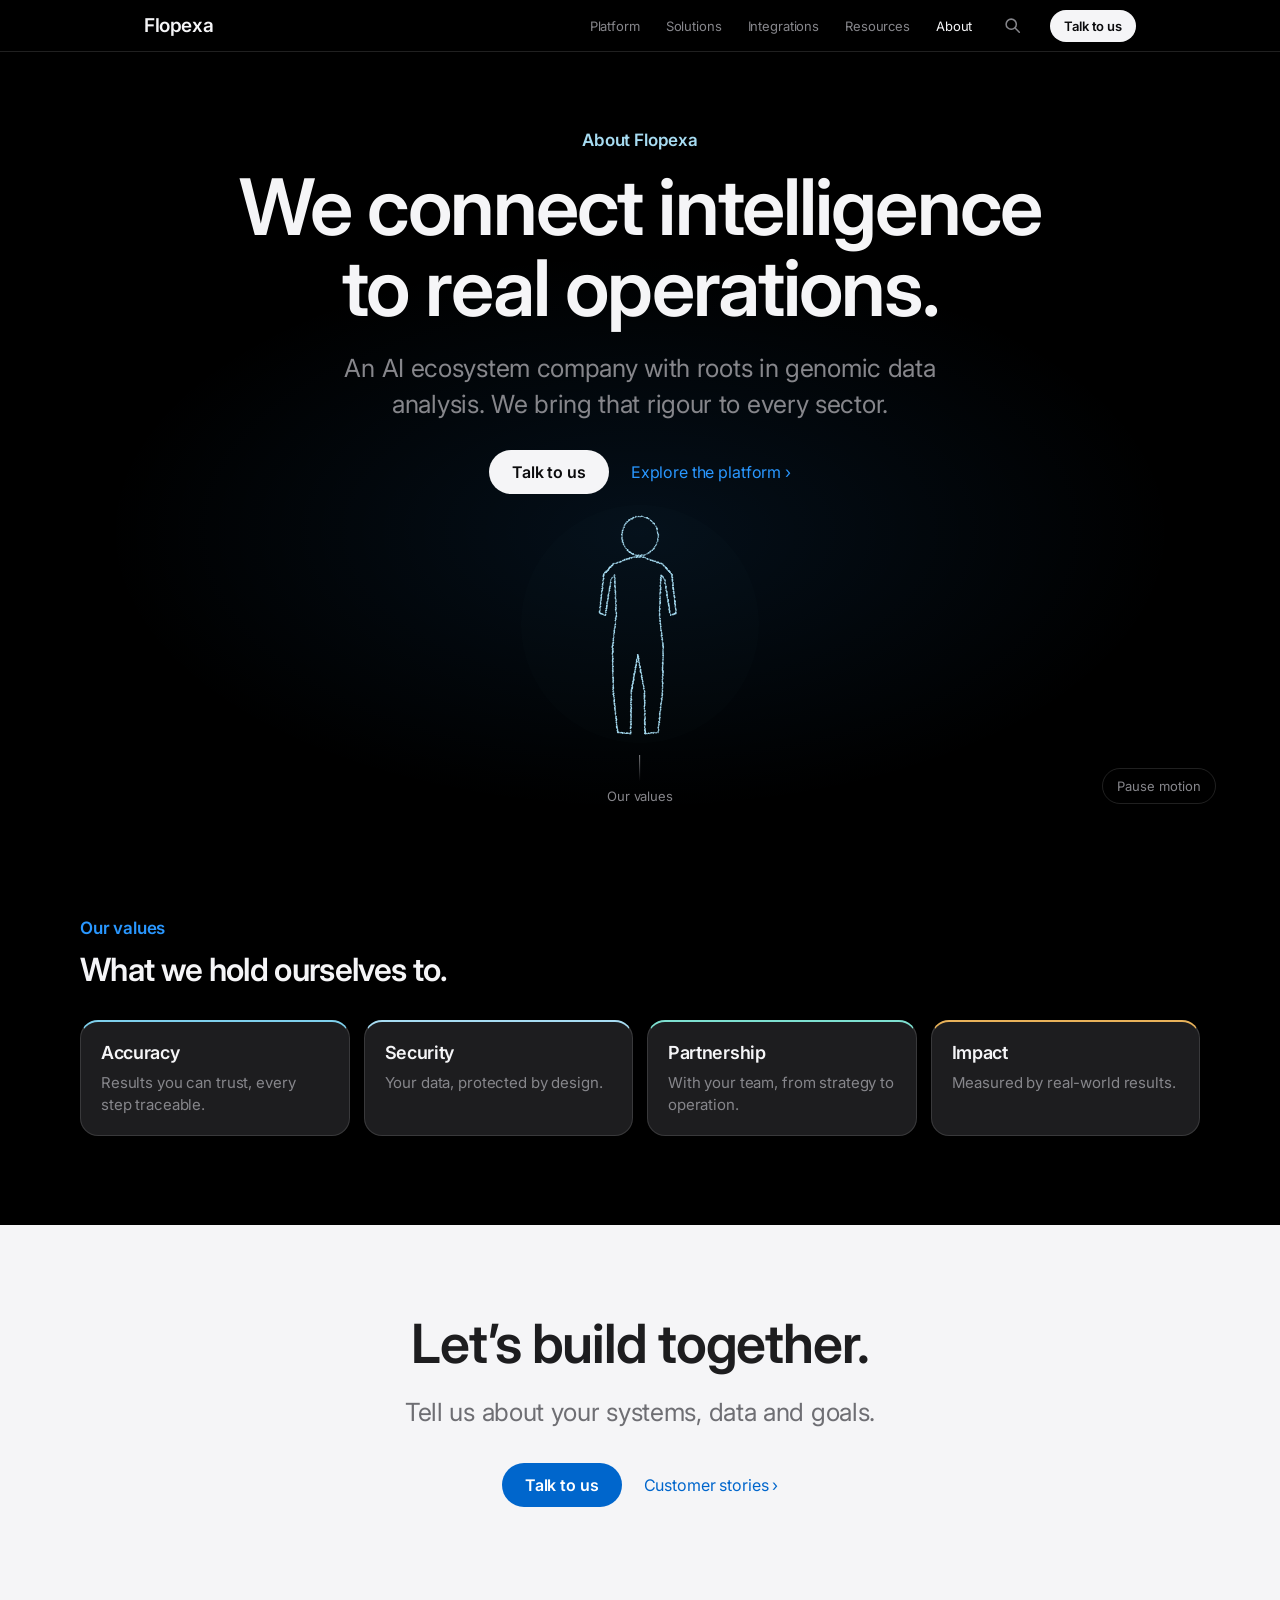
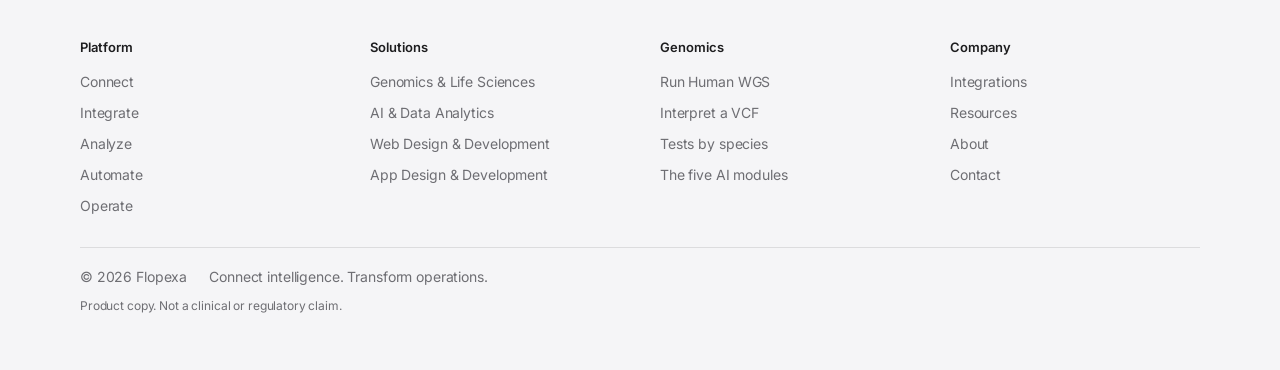
==== about.html @ 28e94ada "Follow the fpd site map and user flows, in Flopexa's own UI, with tighter copy The site now follows " ====
<!doctype html>
<html lang="en" data-contact="">
<head>
<meta charset="utf-8">
<meta name="viewport" content="width=device-width,initial-scale=1">
<link rel="icon" href="data:,">
<title>About — Flopexa</title>
<meta name="description" content="Flopexa connects software, data and AI to help organisations operate intelligently.">
<link rel="preconnect" href="https://fonts.googleapis.com">
<link rel="preconnect" href="https://fonts.gstatic.com" crossorigin>
<link rel="stylesheet" href="https://fonts.googleapis.com/css2?family=Inter:wght@400;500;600&display=swap">
<link rel="stylesheet" href="assets/flopexa.css">
</head>
<body>
<a class="skip" href="#main">Skip to content</a>
<header class="nav">
  <div class="nav-in">
    <a class="nav-brand" href="index.html">Flopexa</a>
    <nav class="nav-links" id="site-nav" aria-label="Main">
      <a href="platform.html">Platform</a>
      <a class="nav-sub" href="platform.html#connect">Connect</a>
      <a class="nav-sub" href="platform.html#integrate">Integrate</a>
      <a class="nav-sub" href="platform.html#analyze">Analyze</a>
      <a class="nav-sub" href="platform.html#automate">Automate</a>
      <a class="nav-sub" href="platform.html#operate">Operate</a>
      <a href="solutions.html">Solutions</a>
      <a class="nav-sub" href="genomics.html">Genomics &amp; Life Sciences</a>
      <a class="nav-sub" href="solutions.html#ai-data-analytics">AI &amp; Data Analytics</a>
      <a class="nav-sub" href="solutions.html#web-design-development">Web Design &amp; Development</a>
      <a class="nav-sub" href="solutions.html#app-design-development">App Design &amp; Development</a>
      <a class="nav-sub" href="human-wgs.html">Run Human WGS</a>
      <a href="integrations.html">Integrations</a>
      <a href="resources.html">Resources</a>
      <a href="about.html" aria-current="page">About</a>
      <a class="nav-more" href="contact.html">Contact</a>
    </nav>
    <button class="nav-search" type="button" data-search aria-label="Search the site" aria-haspopup="dialog"><svg viewBox="0 0 20 20" aria-hidden="true"><circle cx="8.5" cy="8.5" r="6" fill="none" stroke="currentColor" stroke-width="1.8"/><path d="M13 13l5 5" stroke="currentColor" stroke-width="1.8" stroke-linecap="round"/></svg></button>
    <a class="btn btn-nav" href="contact.html">Talk to us</a>
    <button class="nav-menu" type="button" aria-expanded="false" aria-controls="site-nav">Menu</button>
  </div>
</header>
<main id="main" style="--tint:#A7DCF2;--tint-ink:#0F5F7F">
  <section class="hero hero--sub">
    <div class="hero-copy">
      <p class="eyebrow" style="color:var(--tint)">About Flopexa</p>
      <h1>We connect intelligence to real operations.</h1>
      <p class="lead">An AI ecosystem company with roots in genomic data analysis. We bring that rigour to every sector.</p>
      <div class="cta"><a class="btn" href="contact.html">Talk to us</a><a class="link" href="platform.html">Explore the platform</a></div>
    </div>
    <div class="hero-field"><canvas data-field data-shape="human" data-color="#A7DCF2" aria-hidden="true"></canvas></div>
    <a class="cue" href="#values"><i></i>Our values</a>
    <button type="button" class="motion" aria-pressed="false">Pause motion</button>
  </section>

  <section class="s s-dark" id="values"><div class="wrap rise">
    <p class="eyebrow">Our values</p>
    <h2 class="h-sm">What we hold ourselves to.</h2>
    <div class="cards cards--4">
      <article class="card card--mini card--sol" style="--tint:#7FD0EC"><h3>Accuracy</h3><p>Results you can trust, every step traceable.</p></article>
      <article class="card card--mini card--sol" style="--tint:#A7DCF2"><h3>Security</h3><p>Your data, protected by design.</p></article>
      <article class="card card--mini card--sol" style="--tint:#7EE0D0"><h3>Partnership</h3><p>With your team, from strategy to operation.</p></article>
      <article class="card card--mini card--sol" style="--tint:#E8B25A"><h3>Impact</h3><p>Measured by real-world results.</p></article>
    </div>
  </div></section>

  <section class="s s-light mid" id="start"><div class="wrap rise">
    <h2>Let’s build together.</h2>
    <p class="lead">Tell us about your systems, data and goals.</p>
    <div class="cta">
      <a class="btn" href="contact.html">Talk to us</a>
      <a class="link" href="resources.html">Customer stories</a>
    </div>
  </div></section>
</main>
<footer class="foot"><div class="foot-in">
  <div class="foot-cols">
    <div><h3>Platform</h3><ul>
      <li><a href="platform.html#connect">Connect</a></li>
      <li><a href="platform.html#integrate">Integrate</a></li>
      <li><a href="platform.html#analyze">Analyze</a></li>
      <li><a href="platform.html#automate">Automate</a></li>
      <li><a href="platform.html#operate">Operate</a></li></ul></div>
    <div><h3>Solutions</h3><ul>
      <li><a href="genomics.html">Genomics &amp; Life Sciences</a></li>
      <li><a href="solutions.html#ai-data-analytics">AI &amp; Data Analytics</a></li>
      <li><a href="solutions.html#web-design-development">Web Design &amp; Development</a></li>
      <li><a href="solutions.html#app-design-development">App Design &amp; Development</a></li></ul></div>
    <div><h3>Genomics</h3><ul>
      <li><a href="human-wgs.html">Run Human WGS</a></li>
      <li><a href="human-wgs.html#interpret">Interpret a VCF</a></li>
      <li><a href="genomics.html#tests">Tests by species</a></li>
      <li><a href="genomics.html#modules">The five AI modules</a></li></ul></div>
    <div><h3>Company</h3><ul>
      <li><a href="integrations.html">Integrations</a></li>
      <li><a href="resources.html">Resources</a></li>
      <li><a href="about.html">About</a></li>
      <li><a href="contact.html">Contact</a></li></ul></div>
  </div>
  <div class="foot-end"><span>© 2026 Flopexa</span><span>Connect intelligence. Transform operations.</span></div>
  <p class="fine">Product copy. Not a clinical or regulatory claim.</p>
</div></footer>
<script src="assets/field.js"></script>
<script src="assets/site.js"></script>
</body>
</html>
---- assets/flopexa.css ----
/* ══════════════════════════════════════════════════════════════════
   Flopexa design system
   Dark hero and scroll stage; light reference sections beneath.
   Type is SF Pro on Apple hardware, Inter everywhere else.
   ══════════════════════════════════════════════════════════════════ */

:root{
  --black:#000000;
  --panel:#1D1D1F;
  --light:#F5F5F7;
  --white:#FFFFFF;
  --on-dark:#F5F5F7;
  --on-dark-2:#86868B;
  --on-light:#1D1D1F;
  --on-light-2:#6E6E73;
  --blue:#2997FF;
  --blue-l:#0066CC;
  --line-d:rgba(245,245,247,.13);
  --line-l:rgba(0,0,0,.10);
  --nav-h:52px;
  --pad:clamp(20px,5vw,64px);
  --max:1120px;
  --r:18px;
  --ease:cubic-bezier(.22,.61,.36,1);
  /* clarity pass */
  --ink:#0B0B0D;                         /* text on white pills; 18.1:1 on #F5F5F7 */
  --err:#B3261E;                         /* 6.0:1 on #F5F5F7 */
  --ok-bg:#D8F5E3;--ok-ink:#0B5A2A;      /* 7.2:1 */
  --warn-bg:#FFF1C9;--warn-ink:#6B5200;  /* 6.6:1 */
  --bad-bg:#FBE4E1;--bad-ink:#8A2A1E;    /* 7.1:1 */
  --s-pad:clamp(56px,7vw,96px);
}

*{box-sizing:border-box}
[hidden]{display:none!important}
html{scroll-behavior:smooth}
@media (prefers-reduced-motion:reduce){
  html{scroll-behavior:auto}
  *,*::before,*::after{animation-duration:.001ms!important;transition-duration:.001ms!important}
}
body{margin:0;background:var(--black);color:var(--on-dark);
  font-family:-apple-system,BlinkMacSystemFont,"SF Pro Text","Inter",
    "Helvetica Neue",Helvetica,Arial,sans-serif;
  font-weight:400;letter-spacing:-.008em;
  -webkit-font-smoothing:antialiased;-moz-osx-font-smoothing:grayscale}
a{color:inherit;text-decoration:none}
img{max-width:100%;display:block}

/* ── skip link ──────────────────────────────────────────────── */
.skip{position:absolute;left:-999px;top:8px;z-index:70;background:var(--on-dark);
  color:var(--ink);padding:10px 14px;border-radius:999px;font-weight:600}
.skip:focus{left:var(--pad)}

/* ── navigation ─────────────────────────────────────────────── */
.nav{position:sticky;top:0;z-index:60;height:var(--nav-h);
  background:rgba(0,0,0,.88);
  -webkit-backdrop-filter:saturate(180%) blur(20px);
  backdrop-filter:saturate(180%) blur(20px);
  border-bottom:1px solid var(--line-d)}
.nav-in{max-width:var(--max);margin:0 auto;height:100%;padding:0 var(--pad);
  display:flex;align-items:center;gap:22px}
.nav-brand{font-size:19px;font-weight:600;letter-spacing:-.02em;white-space:nowrap;
  display:inline-block;line-height:44px}
.nav-links{margin-left:auto;display:flex;gap:22px;align-items:center}
.nav-links a{font-size:13px;color:var(--on-dark-2);white-space:nowrap;
  min-height:44px;display:inline-flex;align-items:center;padding:0 2px;
  transition:color .25s var(--ease)}
.nav-links a:hover,.nav-links a[aria-current]{color:var(--on-dark)}
.nav-links .nav-more,.nav-links .nav-sub{display:none}   /* scoped: must out-rank .nav-links a */
.nav-menu{display:none;appearance:none;border:1px solid var(--line-d);background:transparent;
  color:var(--on-dark);font:inherit;font-size:14px;min-width:44px;height:36px;
  padding:0 12px;border-radius:999px;cursor:pointer}
@media (max-width:1023px){
  .nav-menu{display:inline-flex;align-items:center}
  .nav-links{display:none;position:absolute;left:0;right:0;top:var(--nav-h);
    flex-direction:column;align-items:stretch;gap:0;margin:0;padding:8px var(--pad) 18px;
    background:var(--black);border-bottom:1px solid var(--line-d);
    max-height:calc(100svh - var(--nav-h));overflow-y:auto}
  .nav.open .nav-links{display:flex}
  .nav-links .nav-more{display:flex}
  .nav-links a{min-height:48px;font-size:17px;color:var(--on-dark);
    border-top:1px solid var(--line-d);padding:0}
  .nav-links .nav-sub{display:flex;min-height:44px;font-size:15px;color:var(--on-dark-2);
    border-top:0;padding-left:16px}
  .nav-links a[aria-current]{font-weight:600;color:var(--on-dark)}
  .nav-search{margin-left:auto}
  body.nav-open{overflow:hidden}
}
@media (max-width:600px){.nav-in{gap:10px}}
@media (max-width:359px){.btn-nav{display:none}}   /* 320px phones: Contact stays in the menu sheet */

/* ── sections & type ────────────────────────────────────────── */
.s{padding:var(--s-pad) var(--pad);position:relative}
.s-dark{background:var(--black);color:var(--on-dark)}
.s-light{background:var(--light);color:var(--on-light)}
.s-white{background:var(--white);color:var(--on-light)}
.s-intro{padding-bottom:0}
.s-light+.s-light,.s-white+.s-white,.s-light+.s-white,.s-white+.s-light{border-top:1px solid var(--line-l)}
.wrap{max-width:var(--max);margin:0 auto}
.mid{text-align:center}
[id]{scroll-margin-top:var(--nav-h)}

.eyebrow{font-size:clamp(15px,1.5vw,17px);font-weight:600;letter-spacing:-.01em;
  margin:0 0 12px;color:var(--blue)}
.s-light .eyebrow,.s-white .eyebrow{color:var(--blue-l)}
h1,h2,h3{font-family:-apple-system,BlinkMacSystemFont,"SF Pro Display","Inter",
  "Helvetica Neue",Helvetica,Arial,sans-serif;font-weight:600;margin:0}
h1{font-size:clamp(38px,6.4vw,78px);line-height:1.05;letter-spacing:-.024em}
h2{font-size:clamp(30px,4.6vw,54px);line-height:1.08;letter-spacing:-.021em}
h3{font-size:clamp(20px,2.2vw,25px);line-height:1.2;letter-spacing:-.017em}
h1,h2{text-wrap:balance}
.h-sm{font-size:clamp(24px,2.6vw,32px)}
.lead{font-size:clamp(18px,2vw,25px);line-height:1.42;letter-spacing:-.012em;
  color:var(--on-dark-2);margin:22px 0 0;max-width:34ch}
.s-light .lead,.s-white .lead{color:var(--on-light-2)}
p{font-size:17px;line-height:1.5;margin:14px 0 0;color:var(--on-dark-2)}
.s-light p,.s-white p{color:var(--on-light-2)}
.s-light .wrap>p,.s-white .wrap>p{max-width:64ch}
.mid .lead,.mid .wrap>p{margin-left:auto;margin-right:auto}
.fine{font-size:12px;line-height:1.45;color:var(--on-light-2);margin:12px 0 0}
.fine--dark{color:var(--on-dark-2);margin-top:18px}
.head{max-width:min(760px,100%)}
.mid .head{margin:0 auto}
.head .lead{max-width:46ch}
.mid .head .lead{margin-left:auto;margin-right:auto}
.also{margin:22px 0 0;font-size:15px;color:var(--on-dark-2);max-width:46ch}
.also strong{color:var(--on-dark);font-weight:600}
.io{margin-top:26px;font-size:15px;color:var(--on-dark-2);max-width:52ch}
.io strong{color:var(--on-dark)}

/* ── hero ───────────────────────────────────────────────────── */
.hero{position:relative;min-height:calc(100svh - var(--nav-h));
  display:flex;flex-direction:column;background:var(--black);overflow:hidden}
.hero::after{content:"";position:absolute;inset:0;pointer-events:none;
  background:radial-gradient(58% 50% at 50% 62%,rgba(41,151,255,.10) 0%,transparent 72%)}
.hero--home{min-height:min(88svh,780px)}
.hero--sub{min-height:min(72svh,640px);padding-bottom:72px}  /* merged from css-extra/products.css: reserves the absolutely-positioned .cue's band (bottom:22px, 44px tall) under the field so its label never sits on the particle shape; 0 on phones where the cue is static */
.hero-copy{position:relative;z-index:2;text-align:center;
  padding:clamp(44px,7vw,76px) var(--pad) 0}
.hero-copy .lead{max-width:40ch;margin-left:auto;margin-right:auto}
.hero-copy .cta{justify-content:center;margin-top:28px}
.hero-field{position:relative;flex:1 1 auto;min-height:clamp(220px,34svh,300px);z-index:1}
.hero--sub .hero-field{min-height:260px}
.hero-field canvas{position:absolute;inset:0;width:100%;height:100%}
.cue{position:absolute;left:50%;bottom:22px;transform:translateX(-50%);z-index:3;
  font-size:13px;min-height:44px;color:var(--on-dark-2);display:flex;flex-direction:column;
  align-items:center;justify-content:flex-end;gap:7px;pointer-events:auto}
.cue:hover{color:var(--on-dark)}
.cue i{width:1px;height:26px;background:linear-gradient(var(--on-dark-2),transparent)}
/* merged from css-extra/index.css: on the home hero the helix fills the field down to the hero's bottom edge, so the
   "Start here" cue sits on its lower strand; a black halo keeps the 13px label and its line legible over the particles
   without hiding the shape. Phones are unaffected (the cue is static under the field ≤860px). */
.hero--home .cue{text-shadow:0 0 3px #000,0 0 8px #000,0 1px 14px #000}
.hero--home .cue i{box-shadow:0 0 6px 1px #000}
@media (max-height:680px){.cue{display:none}}
.motion{position:absolute;right:var(--pad);bottom:22px;z-index:3;appearance:none;font:inherit;
  font-size:13px;color:var(--on-dark-2);background:transparent;border:1px solid var(--line-d);
  border-radius:999px;min-height:36px;padding:0 14px;cursor:pointer}
.motion:hover,.motion[aria-pressed="true"]{color:var(--on-dark)}
/* short desktop viewports (1280×720, 1366×768): the hero must fit under the 52px nav so the cue and the Pause motion
   toggle stay on the first screen (hero ≈ 640px, controls' bottom ≈ 716px); ≤680px tall the cue is hidden instead */
@media (min-width:861px) and (max-height:830px){
  .hero--sub .hero-field{min-height:200px}
  .hero--sub .hero-copy{padding-top:clamp(32px,4vw,48px)}
}
/* tool hero (human-wgs): two columns, left-aligned copy */
.hero--tool{min-height:auto;padding:clamp(40px,6vw,72px) var(--pad) clamp(32px,4vw,56px)}
.hero--tool .hero-in{max-width:var(--max);margin:0 auto;display:grid;
  grid-template-columns:1fr 320px;gap:40px;align-items:center}
.hero--tool .hero-copy{text-align:left;padding:0}
.hero--tool .hero-copy .lead{margin-left:0;max-width:46ch}
.hero--tool .hero-copy .cta{justify-content:flex-start}
.hero--tool h1{font-size:clamp(30px,3.6vw,44px)}
.hero--tool .hero-field{min-height:240px;height:240px}
@media (max-width:860px){
  .hero{min-height:auto}
  .hero--sub{padding-bottom:0}
  .hero-field{min-height:0;height:34svh}
  .hero--tool .hero-in{grid-template-columns:1fr}
  .hero--tool .hero-field{min-height:0;height:180px;order:-1}
  .cue{position:static;transform:none;margin:0 auto;min-height:40px;justify-content:flex-end}
  .motion{position:static;margin:14px auto 0;display:block}
}

/* ── pinned stage: the field is a full-width layer the copy rides over ── */
.stage{position:relative;background:var(--black);color:var(--on-dark)}
.stage-sticky{position:sticky;top:var(--nav-h);z-index:0;
  height:calc(100svh - var(--nav-h))}
.stage-sticky canvas{position:absolute;inset:0;width:100%;height:100%}
.stage-sticky::after{content:"";position:absolute;inset:0;pointer-events:none;
  background:linear-gradient(90deg,#000 36%,transparent 58%)}
.panels{position:relative;z-index:1;margin:0 auto;
  max-width:calc(var(--max) + var(--pad)*2);padding:0 var(--pad);
  margin-top:calc(-1 * (100svh - var(--nav-h)));
  min-height:calc(100svh - var(--nav-h))}
.panel{min-height:auto;width:52%;display:flex;flex-direction:column;
  justify-content:center;padding:clamp(72px,12vh,140px) 0}
.panel:first-child{padding-top:clamp(96px,18vh,200px)}
.panel:last-child{padding-bottom:clamp(96px,18vh,200px)}
.panel .eyebrow{color:var(--tint,var(--blue));margin-bottom:10px}
.panel .lead{max-width:40ch}
.panel .chips{margin-top:18px}
.panel .btn-ghost,.panel .link{margin-top:22px}
.panel>.btn-ghost,.panel>.link{align-self:flex-start}   /* the panel is a column flex box: keep the pill content-sized, not stretched */

/* ── segmented control (species radios on index, route tabs on the WGS page) ── */
.seg{display:inline-flex;margin:30px auto 0;padding:3px;border-radius:999px;
  background:rgba(245,245,247,.085);border:1px solid rgba(245,245,247,.11);
  max-width:100%}   /* no overflow-x:auto scroller: it clipped the 2px focus ring (outline-offset 2px) of the pills; the three species pills fit a 320px phone */
.seg button{appearance:none;border:0;background:transparent;cursor:pointer;
  font:inherit;font-size:14px;color:var(--on-dark-2);padding:9px 20px;
  border-radius:999px;white-space:nowrap;
  transition:color .3s var(--ease),background .3s var(--ease),box-shadow .3s var(--ease)}
.seg button:hover{color:var(--on-dark);background:rgba(245,245,247,.09)}
.seg button[aria-selected="true"]{color:var(--on-dark);
  background:color-mix(in srgb,var(--tint,#F5F5F7) 20%,transparent);
  box-shadow:inset 0 0 0 1px color-mix(in srgb,var(--tint,#F5F5F7) 45%,transparent)}
.seg label{display:inline-block;position:relative}
.seg input{position:absolute;width:1px;height:1px;margin:0;opacity:0;pointer-events:none}
.seg span{display:inline-block;font-size:14px;color:var(--on-dark-2);padding:9px 20px;
  border-radius:999px;white-space:nowrap;cursor:pointer;
  transition:color .3s var(--ease),background .3s var(--ease),box-shadow .3s var(--ease)}
.seg span:hover{color:var(--on-dark);background:rgba(245,245,247,.09)}
.seg input:checked+span{color:var(--on-dark);
  background:color-mix(in srgb,var(--tint,#F5F5F7) 20%,transparent);
  box-shadow:inset 0 0 0 1px color-mix(in srgb,var(--tint,#F5F5F7) 45%,transparent)}
.seg input:focus-visible+span{outline:2px solid var(--blue);outline-offset:2px}
.seg input[data-live]+span::after{content:"";display:inline-block;width:6px;height:6px;
  border-radius:50%;background:#30D158;margin-left:7px;vertical-align:middle}

/* ── display list ───────────────────────────────────────────── */
.big{list-style:none;margin:26px 0 0;padding:0}
.big li{font-size:clamp(21px,2.5vw,30px);font-weight:600;letter-spacing:-.019em;
  padding:16px 0;border-top:1px solid var(--line-d);
  display:flex;align-items:flex-start;gap:14px}
.big li:last-child{border-bottom:1px solid var(--line-d)}
.big i{width:9px;height:9px;border-radius:50%;flex:none;margin-top:.62em}
.big h3{font-size:inherit;letter-spacing:inherit;line-height:1.2;margin:0}
.big p{margin:6px 0 0;font-size:17px;font-weight:400;letter-spacing:-.008em;
  color:var(--on-dark-2);max-width:46ch}
.big--sm li{font-size:clamp(18px,1.9vw,22px);padding:12px 0}
.big--sm p{font-size:15px;margin-top:3px}

/* ── sequenced steps ────────────────────────────────────────── */
.steps{counter-reset:st;margin-top:clamp(26px,4vw,42px)}
.step{counter-increment:st;display:grid;grid-template-columns:48px 1fr;gap:18px;
  padding:20px 0;border-top:1px solid var(--line-d)}
.step:last-child{border-bottom:1px solid var(--line-d)}
.s-white .step,.s-light .step{border-top-color:var(--line-l)}
.s-white .step:last-child,.s-light .step:last-child{border-bottom-color:var(--line-l)}
.step::before{content:counter(st,decimal-leading-zero);font-size:13px;font-weight:600;
  color:var(--tint,var(--blue));padding-top:5px;font-variant-numeric:tabular-nums}
.s-light .step::before,.s-white .step::before{color:var(--tint-ink,var(--blue-l))}
.step h3{font-size:clamp(18px,2vw,21px);margin-bottom:6px}
.step p{margin-top:0}

/* ── chips & tags: links or status labels only ──────────────── */
.chips{display:flex;flex-wrap:wrap;gap:8px}
.chips--jump{margin-top:26px}
.chip{font-size:13.5px;padding:8px 15px;border-radius:999px;
  background:rgba(245,245,247,.10);color:var(--on-dark);
  display:inline-flex;align-items:center;gap:9px;transition:background .25s var(--ease)}
.s-light .chip,.s-white .chip{background:var(--light);color:var(--on-light)}
a.chip:hover{background:rgba(245,245,247,.18)}
.s-light a.chip:hover,.s-white a.chip:hover{background:#E8E8ED}
.chip i{width:8px;height:8px;border-radius:50%;flex:none}
.chip--status{font-size:12px;padding:5px 11px;align-self:flex-start;
  background:color-mix(in srgb,var(--tint) 22%,transparent);color:var(--on-dark)}
.chip--soon{background:rgba(245,245,247,.06);color:#A1A1A6;
  box-shadow:inset 0 0 0 1px var(--line-d)}   /* 5.5:1 on #2A2A2C (card #1D1D1F + the 6% fill); quieter than .chip--status, still AA */
.tag{display:inline-flex;align-items:center;gap:6px;font-size:12px;font-weight:600;
  letter-spacing:.02em;padding:4px 10px;border-radius:999px;
  background:color-mix(in srgb,var(--tint,var(--blue)) 18%,transparent);
  color:var(--on-dark);align-self:flex-start}
.s-light .tag,.s-white .tag,.card--light .tag{color:var(--on-light)}
.req,.opt{display:inline-block;font-size:11px;font-weight:600;padding:2px 8px;
  border-radius:999px;line-height:1.5;margin-left:8px}
.req{background:color-mix(in srgb,var(--tint) 18%,transparent);color:var(--on-light)}
.opt{background:var(--white);box-shadow:inset 0 0 0 1px var(--line-l);color:var(--on-light-2)}
.dot-live{display:inline-block;width:7px;height:7px;border-radius:50%;
  background:#30D158;vertical-align:middle}

/* ── the ladder of scale ────────────────────────────────────── */
.ladder{position:relative;display:grid;grid-template-columns:repeat(5,1fr);
  gap:8px;margin-top:clamp(36px,5vw,58px)}
.ladder::before{content:"";position:absolute;left:10%;right:10%;top:7px;height:1px;
  background:var(--line-l)}
.rung{display:flex;flex-direction:column;align-items:center;gap:14px;
  text-align:center;padding:0 4px;position:relative}
/* the dot's layout box is 15px for every rung so the five names share one line; a 2px transparent
   padding ring paints the other rungs' dots at 11px and the current rung's at the full 15px */
.rung-dot{width:15px;height:15px;padding:2px;background-clip:content-box;border-radius:50%;
  background-color:var(--on-light-2);opacity:.32;position:relative;z-index:2;
  box-shadow:0 0 0 7px var(--light);transition:opacity .3s var(--ease),padding .3s var(--ease)}
.s-white .rung-dot{box-shadow:0 0 0 7px var(--white)}
.rung-name{font-size:15px;font-weight:600;color:var(--on-light);line-height:1.3;white-space:nowrap}
.rung-desc{font-size:12px;color:var(--on-light-2);line-height:1.3}
.rung-scale{font-size:12px;font-weight:400;color:var(--on-light-2);margin:0;order:4}
.rung:not(.on) .rung-name::after{content:" ›"}
a.rung:hover .rung-dot{opacity:.65}
a.rung:hover .rung-name{text-decoration:underline}
.rung.on .rung-dot{background-color:var(--c);opacity:1;padding:0}
.rung.on .rung-name{color:var(--c-ink,var(--on-light))}
.rung.on .rung-scale{color:var(--on-light-2);font-weight:400}
.rung-here{font-size:11px;font-weight:600;color:var(--on-light);
  background:color-mix(in srgb,var(--c) 28%,transparent);padding:2px 8px;
  border-radius:999px;margin-top:2px;order:5}
/* ── links & buttons ────────────────────────────────────────── */
.cta{display:flex;flex-wrap:wrap;gap:10px 22px;align-items:center;margin-top:32px}
.mid .cta{justify-content:center}
.btn{display:inline-flex;align-items:center;justify-content:center;min-height:44px;
  background:var(--on-dark);color:var(--ink);font-size:16px;font-weight:600;
  padding:0 23px;border-radius:999px;transition:filter .25s var(--ease)}   /* 18.1:1 */
.s-light .btn,.s-white .btn{background:var(--blue-l);color:#fff}           /* 5.6:1 */
.btn:hover{filter:brightness(1.08)}
.btn-nav{font-size:13px;min-height:32px;padding:0 14px;margin-left:4px;white-space:nowrap}
.btn-nav[aria-current="page"]{filter:brightness(.88)}
.btn--ghost,.btn-ghost{display:inline-flex;align-items:center;justify-content:center;
  min-height:44px;gap:8px;font-size:15px;font-weight:600;padding:0 18px;border-radius:999px;
  color:var(--on-dark);background:rgba(245,245,247,.06);box-shadow:inset 0 0 0 1px var(--line-d);
  transition:background .25s var(--ease)}
.btn-ghost::after{content:" ›"}
.btn--ghost:hover,.btn-ghost:hover{background:rgba(245,245,247,.12)}
.s-light .btn--ghost,.s-light .btn-ghost,.s-white .btn--ghost,.s-white .btn-ghost,
.card--light .btn-ghost{color:var(--on-light);background:var(--white);
  box-shadow:inset 0 0 0 1px var(--line-l)}
.link{display:inline-flex;align-items:center;min-height:44px;color:var(--blue);font-size:16px}  /* 7.0:1 on black */
.s-light .link,.s-white .link,.card--light .link{color:var(--blue-l)}                           /* 5.1:1 */
.link::after{content:"\00a0›"}
.link:hover{text-decoration:underline}
.btn-sm{font-size:14px;min-height:36px;display:inline-flex;align-items:center;
  padding:0 17px;border-radius:999px;background:var(--white);
  box-shadow:inset 0 0 0 1px var(--line-l);color:var(--on-light);white-space:nowrap;
  appearance:none;border:0;font-family:inherit;cursor:pointer;
  transition:background .25s var(--ease)}
.btn-sm:hover{background:#EAEAEE}
.btn-sm[aria-disabled="true"]{background:#EAEAEE;color:var(--on-light-2);box-shadow:none;pointer-events:none}
.run{appearance:none;border:0;cursor:pointer;font:inherit;font-size:16px;font-weight:600;
  min-height:44px;padding:12px 26px;border-radius:999px;background:var(--blue-l);color:#fff;
  margin-top:24px;transition:filter .25s var(--ease)}
.run:hover{filter:brightness(1.12)}
.run:disabled{opacity:1;background:#EAEAEE;color:var(--on-light-2);cursor:not-allowed}   /* inactive control, legible (4.2:1) */
.restart{appearance:none;border:0;cursor:pointer;font:inherit;font-size:16px;min-height:44px;
  padding:12px 26px;border-radius:999px;margin-top:24px;
  background:var(--white);color:var(--on-light);box-shadow:inset 0 0 0 1px var(--line-l)}
.restart:hover{background:#EAEAEE}
@media (pointer:coarse){
  .seg span,.seg button{display:inline-flex;align-items:center;justify-content:center;min-height:44px;padding:0 20px}
  .btn-sm{min-height:44px;padding:0 18px}
  .motion{min-height:44px}
  .runopt input:not([type="file"]),.runopt select,.conn-set input{min-height:44px;padding-top:11px;padding-bottom:11px}
  /* 44px hit areas for the Details / Which ones disclosures; display stays list-item so the disclosure marker is kept.
     Details only absorbs its own 4px gap and the row's 10px bottom padding (no text there), never the line above:
     inline text of an earlier sibling wins hit-testing over a later block's padding, so an overlap would not be a target */
  .mod-more summary{min-height:44px;padding:14px 0;margin:-4px 0 -10px}
  .modules-foot summary{min-height:44px;padding:14px 0}
}
@media (max-width:720px){.hero .cta .btn,.card-act .btn-ghost{width:100%;justify-content:center}}

/* ── cards ──────────────────────────────────────────────────── */
.cards{display:grid;gap:14px;grid-template-columns:repeat(auto-fit,minmax(250px,1fr));margin-top:32px}
.cards--3{grid-template-columns:repeat(3,1fr)}
.cards--2{grid-template-columns:repeat(2,1fr)}
.cards--tests,.cards--4{grid-template-columns:repeat(4,1fr)}
.card{padding:26px 24px;border-radius:var(--r);background:var(--panel);
  border:1px solid var(--line-d);display:flex;flex-direction:column;gap:8px}
.card h3{font-size:clamp(19px,1.9vw,24px);margin:6px 0 0}
.card p{margin:0 0 10px;font-size:16px}                     /* #86868B on #1D1D1F 4.65:1 */
.card .code{margin-bottom:2px}
.card-act,.card .tcopy-act{margin-top:auto;display:flex;flex-wrap:wrap;gap:10px 18px;align-items:center}
.card--light,.s-light .card,.s-white .card{background:var(--white);border-color:var(--line-l);
  box-shadow:0 2px 16px rgba(0,0,0,.05);color:var(--on-light)}
.card--light p,.s-light .card p,.s-white .card p{color:var(--on-light-2)}
.scope{margin-top:18px}                              /* the Scope h2 is followed by the card directly (no .lead), so the card carries the gap */
.scope p{font-size:17px;margin-top:10px}
.scope p:first-child{margin-top:0}
.scope p .link{min-height:44px;padding:8px 0;margin:-8px 0;font-size:inherit}  /* merged from css-extra/products.css: a 44px inline-flex link made that one line box ~19px taller than its neighbours; the negative margins keep a 28px margin box in the line while the hit area stays 44px */
.scope strong{color:var(--on-light)}
.scope .fine{margin-top:14px;font-size:12px}
@media (max-width:1023px){.cards--tests,.cards--4{grid-template-columns:repeat(2,1fr)}}
@media (max-width:860px){.cards--3,.cards--2{grid-template-columns:1fr}}
@media (max-width:640px){.cards--tests,.cards--4{grid-template-columns:1fr}}

/* ── pipeline strip (home) ──────────────────────────────────── */
.pipe-h{margin-top:clamp(40px,6vw,64px)}
.pipe-lead{margin-top:8px;max-width:52ch}
.pipe{list-style:none;margin:24px 0 0;padding:0;display:grid;gap:14px;grid-template-columns:repeat(5,1fr)}
.pipe li{position:relative;padding:20px 18px;border-radius:var(--r);background:var(--panel);border:1px solid var(--line-d)}
.pipe b{display:block;font-size:13px;color:var(--tint,#C8A6FF);margin-bottom:8px}
.pipe h3,.pipe h4{margin:0;font-size:18px;font-weight:600;letter-spacing:-.015em}
.pipe p{font-size:14px;margin-top:6px}
.pipe li+li::before{content:"";position:absolute;left:-14px;top:50%;width:14px;height:1px;background:var(--line-d)}
@media (max-width:860px){.pipe{grid-template-columns:1fr;gap:10px}.pipe li+li::before{left:30px;top:-10px;width:1px;height:10px}}

/* ── footer ─────────────────────────────────────────────────── */
.foot{background:var(--light);color:var(--on-light-2);
  padding:44px var(--pad) 56px;font-size:14px}
.foot-in{max-width:var(--max);margin:0 auto}
.foot-cols{display:grid;gap:26px 40px;
  grid-template-columns:repeat(auto-fit,minmax(160px,1fr));
  padding-bottom:26px;border-bottom:1px solid var(--line-l)}
.foot h3{font-size:13px;font-weight:600;letter-spacing:0;color:var(--on-light);margin:0 0 10px}
.foot ul{list-style:none;margin:0;padding:0}
.foot li{margin:0}
.foot li a{display:inline-block;padding:7px 0}
.foot a:hover{text-decoration:underline}
.foot-end{padding-top:20px;display:flex;flex-wrap:wrap;gap:8px 22px}
@media (max-width:600px){.foot-cols{grid-template-columns:repeat(2,minmax(0,1fr));gap:22px 16px}}

/* ── reveal ─────────────────────────────────────────────────── */
.rise{opacity:0;transform:translateY(22px);
  transition:opacity .7s var(--ease),transform .7s var(--ease)}
.rise.in{opacity:1;transform:none}
@media (prefers-reduced-motion:reduce){.rise{opacity:1;transform:none}}

/* ── narrow ─────────────────────────────────────────────────── */
@media (max-width:860px){
  .stage-sticky{top:var(--nav-h);height:30svh;z-index:2;background:var(--black);
    -webkit-mask-image:none;mask-image:none;border-bottom:1px solid var(--line-d)}
  .stage-sticky::after{inset:auto 0 0 0;height:48px;background:linear-gradient(transparent,var(--black))}
  .page-module .stage-sticky{display:none}         /* module pages: the hero already showed the shape */
  .panels{z-index:1;margin-top:0;min-height:0}
  .panel{width:100%;padding:40px 0 28px}
  .panel:first-child{padding-top:40px}.panel:last-child{padding-bottom:40px}
}
@media (max-width:760px){   /* single-column ladder: 760 rather than 720 so "Therapeutics AI ›" (123px) never wraps in the five-column layout */
  .ladder{grid-template-columns:1fr;gap:0}
  .ladder::before{left:7px;right:auto;top:16px;bottom:16px;width:1px;height:auto}
  .rung{flex-direction:row;align-items:center;gap:14px;text-align:left;padding:18px 0;min-height:56px}
  .rung-dot{order:1;box-shadow:0 0 0 6px var(--light)}
  .s-white .rung-dot{box-shadow:0 0 0 6px var(--white)}
  .rung-scale{order:2;width:76px;margin:0}
  .rung-name{order:3;white-space:normal}
  .rung-desc{display:none}
  .rung-here{margin-left:auto}
}
@media (max-width:720px){
  .nav-brand{font-size:17px}
  .lead{max-width:none}
}

/* ── genomics picker: species radios, four test cards per species ── */
.pick{position:relative;background:var(--black);color:var(--on-dark);
  min-height:auto;padding:var(--s-pad) var(--pad);display:block;overflow:visible}
.pick-in{position:relative;z-index:1;display:grid;grid-template-columns:1fr 420px;
  gap:40px;align-items:start}
.pick-copy{width:100%}
.pick-field{position:relative;height:420px}
.pick-field canvas{position:absolute;inset:0;width:100%;height:100%}
.pick-label{font-size:14px;font-weight:600;letter-spacing:0;text-transform:none;
  color:var(--on-dark-2);margin:24px 0 8px}
.pick .seg{margin:0;display:inline-flex;max-width:100%}
.tcopy-wrap{margin-top:8px}
.tcopy{margin-top:0;min-height:0}
.tcopy h3{margin-bottom:4px}
.tcopy p{margin-top:0;max-width:42ch}
.tcopy .code{font-size:12px;font-weight:600;color:var(--tint,var(--blue));display:block}
.tcopy-act{margin-top:14px}
@media (max-width:860px){
  .pick-in{grid-template-columns:1fr}
  .pick-field{height:30svh;order:-1;
    -webkit-mask-image:linear-gradient(#000 76%,transparent);
    mask-image:linear-gradient(#000 76%,transparent)}
}

/* ── WGS: connection line & route tabs ──────────────────────── */
.conn{display:flex;flex-wrap:wrap;gap:10px 14px;align-items:center;margin:18px 0 0;
  font-size:14px;color:var(--on-light-2)}
.badge{font-size:11px;font-weight:600;letter-spacing:.03em;padding:5px 11px;
  border-radius:999px;background:var(--warn-bg);color:var(--warn-ink);white-space:nowrap}
.badge--wait{background:#EAEAEE;color:var(--on-light)}
.badge--ok{background:var(--ok-bg);color:var(--ok-ink)}
.badge--bad{background:var(--bad-bg);color:var(--bad-ink)}
.conn-set{margin-top:10px;font-size:14px}
.conn-set summary{cursor:pointer;color:var(--blue-l);min-height:44px;line-height:20px;padding:12px 0}   /* 44px target on every pointer; keeps the disclosure marker */
.conn-set label{display:block;min-height:24px;margin:10px 0 6px;font-weight:600;color:var(--on-light)}
.conn-set input{font:inherit;font-size:15px;width:min(100%,420px);padding:9px 12px;
  border-radius:9px;border:1px solid var(--line-l);margin-right:10px}
.seg--light{background:var(--white);border-color:var(--line-l);margin:22px 0 0;overflow:visible}   /* two tabs always fit; no scroller, so the focus ring is not clipped */
.seg--light button{color:var(--on-light-2);min-height:40px}
@media (pointer:coarse){.seg--light button{min-height:44px}}
.seg--light button:hover,.seg--light button[aria-selected="true"]{color:var(--on-light);
  background:color-mix(in srgb,var(--tint) 22%,transparent);
  box-shadow:inset 0 0 0 1px color-mix(in srgb,var(--tint-ink) 45%,transparent)}
.seg-help{font-size:14px;color:var(--on-light-2);margin:10px 0 0;max-width:60ch}
@media (max-width:640px){
  .seg--light{display:flex;width:100%}
  .seg--light button{flex:1 1 0;padding-left:10px;padding-right:10px}
}

/* ── WGS: stepper ───────────────────────────────────────────── */
.stepper{list-style:none;margin:clamp(24px,4vw,36px) 0 0;padding:0;display:grid;gap:10px;
  grid-template-columns:repeat(auto-fit,minmax(220px,1fr))}
.stepper li{display:flex;gap:10px;align-items:baseline;padding:12px 14px;border-radius:12px;
  background:var(--white);box-shadow:inset 0 0 0 1px var(--line-l);
  font-size:14px;font-weight:600;color:var(--on-light)}
.stepper b{width:22px;height:22px;border-radius:50%;display:inline-grid;place-items:center;
  font-size:12px;background:#EAEAEE;color:var(--on-light);flex:none}
.stepper li.done b{background:var(--tint-ink);color:#fff}       /* 7.6:1 */
.stepper .st-val{margin-left:auto;font-weight:400;color:var(--on-light-2);text-align:right}
.stepper li.done .st-val{color:var(--on-light)}

/* ── WGS: pipeline flow (the stage selector) ────────────────── */
.flow{margin-top:clamp(32px,5vw,50px);position:relative}
.flow::before{content:"";position:absolute;left:13px;top:26px;bottom:26px;width:2px;z-index:1;
  background:var(--line-l)}   /* z-index 1 (under the dots, which come later in tree order): a hovered white row no longer covers the rail */
.flow-fill{position:absolute;left:13px;top:26px;width:2px;height:0;border-radius:2px;z-index:1;
  background:var(--tint-ink);transition:height .45s var(--ease)}
.flow-label{font-size:13px;font-weight:600;color:var(--on-light-2);margin:8px 0 0}
#flow>.flow-label,#flow>.flow-help{padding-left:calc(28px + clamp(14px,3vw,30px))}
.flow-help{font-size:14px;margin:2px 0 6px}
.node{display:grid;grid-template-columns:28px 1fr auto;gap:clamp(14px,3vw,30px);
  align-items:center;padding:16px 0;position:relative}
.node .flow-label{padding-left:0;margin:0 0 4px;font-size:13px}
.node .runopt-note{margin-top:10px;font-size:13px}
.node--input{align-items:start}
.node--input .node-dot{margin-top:2px}
.node--input h3{display:inline-block}
.node-count{display:inline-block;font-weight:400;font-size:15px;color:var(--on-light-2);margin-left:8px}
.node-dot{width:28px;height:28px;border-radius:50%;background:var(--white);
  box-shadow:inset 0 0 0 2px var(--line-l);z-index:1;display:grid;place-items:center;
  font-size:11px;font-weight:600;color:var(--on-light-2);
  transition:background .3s var(--ease),box-shadow .3s var(--ease),color .3s var(--ease)}
.node--pick .node-dot{background:var(--white);box-shadow:inset 0 0 0 2px var(--line-l)}
.flow.has-pick .node.off .node-dot{outline:1px dashed var(--on-light-2);outline-offset:-1px}
.node.sel .node-dot,.node.done .node-dot,.node.busy .node-dot{background:var(--tint-ink);color:#fff;box-shadow:none}
.node.target .node-dot{box-shadow:inset 0 0 0 2px var(--tint-ink),
  0 0 0 5px color-mix(in srgb,var(--tint) 22%,transparent)}
.node.busy .node-dot{animation:pulseDot 1.2s ease-in-out infinite}
@keyframes pulseDot{0%,100%{transform:scale(1)}50%{transform:scale(1.16)}}
@media (prefers-reduced-motion:reduce){.node.busy .node-dot{animation:none}}
.node h3{font-size:clamp(17px,1.9vw,21px);margin:0;color:var(--on-light)}
.node.off h3,.node.queued h3{color:var(--on-light-2)}             /* 4.66:1 */
.node p{margin:3px 0 0;font-size:15px}
.node--pick{cursor:pointer}
.node--pick:hover{background:var(--white);border-radius:12px}   /* white, not a darkening tint: #6E6E73 stays 5.07:1 on the hovered row (4.36:1 on #EDEDEF) */
.node-act{display:inline-flex;flex-wrap:wrap;gap:8px;align-items:center}
.node-state{font-size:14px;color:var(--on-light-2)}
.node.busy .node-state{color:var(--tint-ink);font-weight:600}
.btn-sm.tohere{box-shadow:inset 0 0 0 1.5px var(--on-light-2);color:var(--on-light)}
.btn-sm.tohere[aria-checked="true"]{background:var(--tint-ink);color:#fff;box-shadow:none}
.btn-sm.tohere[aria-checked="true"]::before{content:"\2713\00a0"}
.node--pick:hover .btn-sm.tohere[aria-checked="false"]{background:#EAEAEE}
@media (max-width:640px){
  .node{grid-template-columns:28px 1fr;row-gap:12px}
  .node > :last-child{grid-column:2}
}

/* ── WGS: upload ────────────────────────────────────────────── */
.drop{border:1px dashed rgba(245,245,247,.26);border-radius:var(--r);
  padding:clamp(30px,5vw,46px);text-align:center;cursor:pointer;display:block;
  transition:border-color .25s var(--ease),background .25s var(--ease)}
.drop:hover,.drop.over{border-color:var(--tint);background:rgba(245,245,247,.04)}
.drop input{position:absolute;width:1px;height:1px;opacity:0;pointer-events:none}
.drop:focus-within{outline:2px solid var(--blue-l);outline-offset:3px}
.drop-hint{font-size:15px;color:var(--on-dark-2);margin:0}
.drop-name{font-size:18px;font-weight:600;color:var(--on-dark);margin:10px 0 0}
.drop-meta{font-size:13px;color:var(--on-dark-2);margin:6px 0 0}
.drop-err{color:#FF7E8E}
.drop--inline{margin-top:14px;padding:20px 22px;text-align:left;
  display:flex;flex-wrap:wrap;align-items:center;gap:8px 16px;
  border:2px dashed color-mix(in srgb,var(--tint-ink) 45%,transparent);
  background:var(--white);border-radius:14px}
.drop--inline:hover,.drop--inline.over,.drop--inline:focus-within{border-color:var(--tint-ink)}
.drop--inline .btn-sm{pointer-events:none}
.drop--inline .drop-hint{font-size:15px;color:var(--on-light);margin:0}
.drop--inline .drop-name,.drop--inline .drop-meta{flex-basis:100%;margin:0;display:block}
.drop--inline .drop-name{color:var(--on-light)}
.drop--inline .drop-meta{color:var(--on-light-2)}
.drop--inline .drop-name:empty{display:block;position:absolute;height:0;min-height:0;overflow:hidden}   /* stays rendered (live region persists) but out of the flex flow, so the empty row adds no gap */
.drop--inline .drop-err{color:var(--err)}

/* ── WGS: run details & interpret form ──────────────────────── */
fieldset.runopts,.fields{border:0;padding:0;min-width:0;margin:clamp(24px,4vw,36px) 0 0}
.runopts{display:grid;gap:20px;grid-template-columns:repeat(auto-fit,minmax(260px,1fr))}
.runopts legend,.fields legend{padding:0;margin:0 0 14px;font-size:17px;font-weight:600;color:var(--on-light)}
.fgrid{display:grid;gap:20px;grid-template-columns:repeat(auto-fit,minmax(260px,1fr))}
.runopt--pair{grid-column:1/-1;display:grid;gap:8px 20px;grid-template-columns:repeat(auto-fit,minmax(240px,1fr))}
.runopt--pair .runopt-note{grid-column:1/-1}
.runopt label:not(.btn-sm){display:flex;flex-wrap:wrap;gap:8px;align-items:center;min-height:24px;font-size:15px;
  font-weight:600;letter-spacing:-.01em;text-transform:none;color:var(--on-light);margin-bottom:8px}
.runopt input,.runopt select{font:inherit;font-size:15px;width:100%;
  padding:9px 12px;border-radius:calc(var(--r) / 2);
  border:1px solid var(--line-l);background:transparent;color:var(--on-light)}
.runopt input:focus-visible,.runopt select:focus-visible{outline:2px solid var(--blue-l);
  outline-offset:1px;border-color:transparent}
.runopt input.bad{border-color:var(--err)}
.runopt-note{margin:6px 0 0;font-size:13px;line-height:1.45;color:var(--on-light-2)}
.runopt-note.bad{color:var(--err)}
.file{display:flex;flex-wrap:wrap;gap:10px;align-items:center}
.file input{position:absolute;width:1px;height:1px;padding:0;border:0;opacity:0;pointer-events:none}
.file input:focus-visible+.btn-sm{outline:2px solid var(--blue-l);outline-offset:3px}
.file-name{font-size:14px;color:var(--on-light-2)}
.unlocks{margin:18px 0 0;padding-left:20px;font-size:15px;color:var(--on-light-2);line-height:1.6}
.unlocks strong{color:var(--on-light)}
#interpret>.h-sm{margin-top:clamp(24px,4vw,36px)}
#interpret>.lead{max-width:64ch}
@media (max-width:640px){.fgrid,.runopt--pair{grid-template-columns:1fr}}

/* ── WGS: interpretation reports (script-rendered checklist) ── */
.modules{margin-top:clamp(24px,4vw,36px);padding-top:22px;
  border-top:1px solid var(--line-l)}
.modules h3{margin:0 0 4px}
.modules-help{margin:0 0 10px;font-size:14px;color:var(--on-light-2)}
.modules-lead{margin:0 0 4px;font-size:15px;color:var(--on-light)}
.modules-foot{margin:16px 0 0;font-size:13px;color:var(--on-light-2)}
.modules-group{margin-top:18px}
.modules-group h4{margin:0 0 8px;font-size:15px;font-weight:600;
  letter-spacing:0;text-transform:none;color:var(--on-light)}
.mod{display:grid;grid-template-columns:20px 1fr;gap:12px;align-items:start;
  padding:10px 0;border-top:1px solid var(--line-l)}
.mod:first-of-type{border-top:0}
.mod input{margin:3px 0 0;accent-color:var(--tint-ink,var(--blue-l));width:16px;height:16px}
.mod-name{font-size:15px;color:var(--on-light)}
.mod-id{font-size:12px;color:var(--on-light-2);margin-left:8px}
.mod-note{margin:4px 0 0;font-size:13px;line-height:1.45;color:var(--on-light-2)}
.mod-flag{display:inline-block;font-size:11px;font-weight:600;letter-spacing:.03em;
  text-transform:uppercase;padding:2px 8px;border-radius:999px;margin-left:8px;
  background:color-mix(in srgb,var(--tint) 18%,transparent);color:var(--on-light)}
.mod-flag--warn{background:color-mix(in srgb,var(--err) 14%,transparent)}
.mod-note--meta{font-size:12px}
.mod--off .mod-name{color:var(--on-light-2);text-decoration:line-through}
.mod-more{font-size:12px;color:var(--on-light-2);margin-top:4px}
.mod-more summary{cursor:pointer}

/* ── WGS: actions, live processing, notes & alerts ──────────── */
.actbar{display:flex;flex-wrap:wrap;align-items:center;gap:14px 22px;
  margin-top:clamp(26px,4vw,40px)}
.actbar .note{font-size:14px;color:var(--on-light-2);max-width:44ch}
.status{display:flex;flex-wrap:wrap;align-items:center;gap:12px 22px;
  padding:16px 22px;border-radius:var(--r);background:var(--white);
  box-shadow:0 2px 16px rgba(0,0,0,.05);margin-top:clamp(28px,4vw,42px)}
.status .lbl{font-size:12px;color:var(--on-light-2);display:block}
.status .val{font-size:15px;font-weight:600;color:var(--on-light)}
.bar{flex:1 1 180px;min-width:140px;height:4px;border-radius:2px;
  background:var(--line-l);overflow:hidden}
.bar i{display:block;height:100%;width:0;background:var(--tint-ink);
  transition:width .6s var(--ease)}
.note--err,.s .note--err{color:var(--err)}
.note--err::before{content:"Failed: ";font-weight:600}
.note--ok,.s .note--ok{color:var(--on-light)}
.note--info,.s .note--info{color:var(--on-light-2)}
#alert{margin-top:12px;font-size:14px;max-width:60ch}
#confirm{font-size:14px;color:var(--on-light);display:inline-flex;flex-wrap:wrap;gap:8px 12px;align-items:center}
.runrow{display:flex;gap:12px;align-items:center;flex-wrap:wrap;padding:7px 0;
  border-top:1px solid var(--line-l);font-size:14px;color:var(--on-light)}
.runrow .restart{margin:0;min-height:36px;padding:0 16px;font-size:14px}
#prevruns{margin-top:clamp(28px,4vw,42px);padding-top:22px;border-top:1px solid var(--line-l)}
#prevruns h3{margin:0 0 4px}
#prevruns .note{font-size:14px;color:var(--on-light-2);margin:0 0 6px}

/* ── focus & reduced motion ─────────────────────────────────── */
:focus-visible{outline:2px solid var(--blue);outline-offset:3px}                                   /* 7.0:1 on black */
.s-light :focus-visible,.s-white :focus-visible,.foot :focus-visible,.status :focus-visible,
.card--light :focus-visible{outline-color:var(--blue-l)}                                           /* ≥5.1:1 */
@media (prefers-reduced-motion:reduce){
  .stage-sticky::after{display:none}
  .seg span,.seg button,.btn,.link,.chip,.bar i,.flow-fill{transition:none}
}

/* ══ site flow: platform, solutions, integrations, resources, about, contact ══ */

/* ── nav search & breadcrumb ────────────────────────────────── */
.nav-search{appearance:none;border:0;background:transparent;color:var(--on-dark-2);cursor:pointer;
  width:44px;height:44px;flex:none;display:inline-grid;place-items:center;border-radius:999px;
  margin:0 -10px 0 -6px;transition:color .25s var(--ease)}
.nav-search:hover{color:var(--on-dark)}
.nav-search svg{width:17px;height:17px}
.crumb{font-size:13px;color:var(--on-dark-2);margin:0 0 14px}
.crumb a{padding:12px 0}                               /* inline padding: 44px hit area, no taller line */
.crumb a:hover{color:var(--on-dark);text-decoration:underline}
.hero-copy .chips{justify-content:center;margin-top:26px}
.hero--tool .hero-copy .chips{justify-content:flex-start}

/* ── search dialog (built by site.js) ───────────────────────── */
.search{width:min(560px,calc(100vw - 32px));max-height:min(72svh,560px);margin:12svh auto auto;padding:0;
  border:1px solid var(--line-d);border-radius:var(--r);background:var(--panel);color:var(--on-dark);
  overflow:hidden;flex-direction:column}
.search[open]{display:flex}
.search::backdrop{background:rgba(0,0,0,.62);-webkit-backdrop-filter:blur(4px);backdrop-filter:blur(4px)}
.search-bar{display:flex;align-items:center;gap:10px;padding:8px 8px 8px 18px;border-bottom:1px solid var(--line-d)}
.search-bar svg{width:17px;height:17px;flex:none;color:var(--on-dark-2)}
.search input{flex:1;min-width:0;font:inherit;font-size:17px;color:var(--on-dark);background:transparent;
  border:0;outline:0;min-height:44px}
.search-close{appearance:none;border:1px solid var(--line-d);background:transparent;color:var(--on-dark-2);
  font:inherit;font-size:13px;min-height:36px;padding:0 12px;border-radius:999px;cursor:pointer}
.search-close:hover{color:var(--on-dark)}
.search ul{list-style:none;margin:0;padding:6px;overflow-y:auto}
.search li a{display:block;padding:10px 12px;border-radius:12px}
.search li a:hover,.search li a.on{background:rgba(245,245,247,.09)}
.search li b{display:block;font-size:15px;font-weight:600}
.search li small{display:block;font-size:13px;color:var(--on-dark-2);margin-top:2px}
.search-none{padding:16px 18px;font-size:15px;color:var(--on-dark-2);margin:0}
.search input:focus-visible{outline:0}
.search-bar:focus-within{box-shadow:inset 0 -2px 0 var(--blue)}

/* ── capability steps (platform panels, integrations) ───────── */
.flowline{list-style:none;margin:22px 0 0;padding:0;display:flex;flex-wrap:wrap;gap:8px;counter-reset:fl}
.flowline li{counter-increment:fl;font-size:14px;font-weight:600;padding:8px 14px;border-radius:999px;
  background:rgba(245,245,247,.08);color:var(--on-dark)}
.flowline li::before{content:counter(fl,decimal-leading-zero);font-size:12px;color:var(--tint,var(--blue));
  margin-right:8px;font-variant-numeric:tabular-nums}
.s-light .flowline li,.s-white .flowline li{background:var(--light);color:var(--on-light)}
.s-white .flowline li::before,.s-light .flowline li::before{color:var(--tint-ink,var(--blue-l))}
.flow-h{font-size:13px;font-weight:600;color:var(--on-dark-2);margin:26px 0 0}
.s-light .flow-h,.s-white .flow-h{color:var(--on-light-2)}

/* ── home: capability strip as links ────────────────────────── */
.pipe--links li{padding:0}
.pipe--links a{display:block;height:100%;padding:20px 18px;border-radius:var(--r);transition:background .25s var(--ease)}
.pipe--links a:hover{background:rgba(245,245,247,.05)}
.pipe--links a:hover h3{text-decoration:underline}
.pipe--links h3::after{content:"\00a0›";color:var(--on-dark-2)}

/* ── ecosystem: your systems → Flopexa → outcomes ──────────── */
.eco{display:grid;grid-template-columns:1fr minmax(240px,340px) 1fr;gap:24px;align-items:center;
  margin-top:clamp(28px,4vw,44px)}
.eco-h{font-size:13px;font-weight:600;color:var(--on-dark-2);margin:0 0 10px}
.eco ul{list-style:none;margin:0;padding:0;display:grid;gap:8px}
.eco li{font-size:15px;padding:10px 14px;border-radius:12px;background:var(--panel);border:1px solid var(--line-d)}
.eco-side:last-child li::before{content:"";display:inline-block;width:7px;height:7px;border-radius:50%;
  background:#30D158;margin-right:10px;vertical-align:middle}
.eco-core{position:relative;height:320px}
.eco-core canvas{position:absolute;inset:0;width:100%;height:100%}
.eco-core span{position:absolute;left:50%;top:50%;transform:translate(-50%,-50%);z-index:2;
  font-size:15px;font-weight:600;padding:8px 16px;border-radius:999px;color:var(--on-dark);
  background:rgba(0,0,0,.72);box-shadow:inset 0 0 0 1px var(--line-d)}
@media (max-width:860px){
  .eco{grid-template-columns:1fr}
  .eco-core{height:200px;order:-1}
  .eco ul{grid-template-columns:repeat(2,1fr)}
}

/* ── solution, value and story cards ────────────────────────── */
.card--sol{border-top:2px solid var(--tint,var(--blue))}
.card .eyebrow{font-size:14px;margin:0;color:var(--tint,var(--blue))}
.s-light .card .eyebrow,.s-white .card .eyebrow{color:var(--tint-ink,var(--blue-l))}
.ticks{list-style:none;margin:4px 0 6px;padding:0;display:grid;gap:7px}
.ticks li{position:relative;padding-left:18px;font-size:15px;line-height:1.45;color:var(--on-dark)}
.ticks li::before{content:"";position:absolute;left:0;top:.55em;width:7px;height:7px;border-radius:50%;
  background:var(--tint,var(--blue))}
.s-light .ticks li,.s-white .ticks li{color:var(--on-light)}
.card .out{font-size:15px;color:var(--on-dark-2);margin:4px 0 12px}
.card .out strong{color:var(--on-dark);font-weight:600}
.s-light .card .out strong,.s-white .card .out strong{color:var(--on-light)}
.card--mini{padding:20px 20px 18px}
.card--mini h3{font-size:18px;margin:0}
.card--mini p{margin:0;font-size:15px}
a.card--link{transition:border-color .25s var(--ease),box-shadow .25s var(--ease)}
a.card--link:hover{border-color:color-mix(in srgb,var(--tint,var(--blue)) 60%,transparent)}
a.card--link:hover h3{text-decoration:underline}
a.card--link .link{margin-top:auto;min-height:0}
.story dl{display:grid;grid-template-columns:84px 1fr;gap:10px 14px;margin:10px 0 0}
.story dt{font-size:13px;font-weight:600;color:var(--on-light);padding-top:2px}
.story dd{margin:0;font-size:15px;line-height:1.5;color:var(--on-light-2)}
.story .chip--soon{background:var(--light);color:var(--on-light-2);box-shadow:none}
.story-head{display:flex;flex-wrap:wrap;gap:8px;align-items:center}
@media (max-width:520px){.story dl{grid-template-columns:1fr;gap:2px}.story dd{margin-bottom:10px}}

/* ── contact form ───────────────────────────────────────────── */
.contact-grid{display:grid;grid-template-columns:minmax(0,1.6fr) minmax(0,1fr);gap:20px;align-items:start;
  margin-top:clamp(24px,4vw,36px)}
.contact-grid .card{padding:clamp(22px,3vw,32px)}
.contact-grid h2{font-size:clamp(19px,1.9vw,24px);letter-spacing:-.017em}
.cform .fgrid{gap:18px}
.runopt textarea{font:inherit;font-size:15px;width:100%;min-height:150px;resize:vertical;padding:10px 12px;
  border-radius:calc(var(--r) / 2);border:1px solid var(--line-l);background:transparent;color:var(--on-light)}
.runopt textarea:focus-visible{outline:2px solid var(--blue-l);outline-offset:1px;border-color:transparent}
.runopt textarea.bad{border-color:var(--err)}
.runopt--full{grid-column:1/-1}
.cform .actbar{margin-top:22px}
.cform .run{margin-top:0}
.form-msg{margin:18px 0 0;padding:14px 16px;border-radius:12px;font-size:15px;line-height:1.5}
.form-msg--ok{background:var(--ok-bg);color:var(--ok-ink)}
.form-msg--warn{background:var(--warn-bg);color:var(--warn-ink)}
.aside-list{list-style:none;margin:10px 0 0;padding:0}
.aside-list li{border-top:1px solid var(--line-l)}
.aside-list li:first-child{border-top:0}
@media (max-width:860px){.contact-grid{grid-template-columns:1fr}}
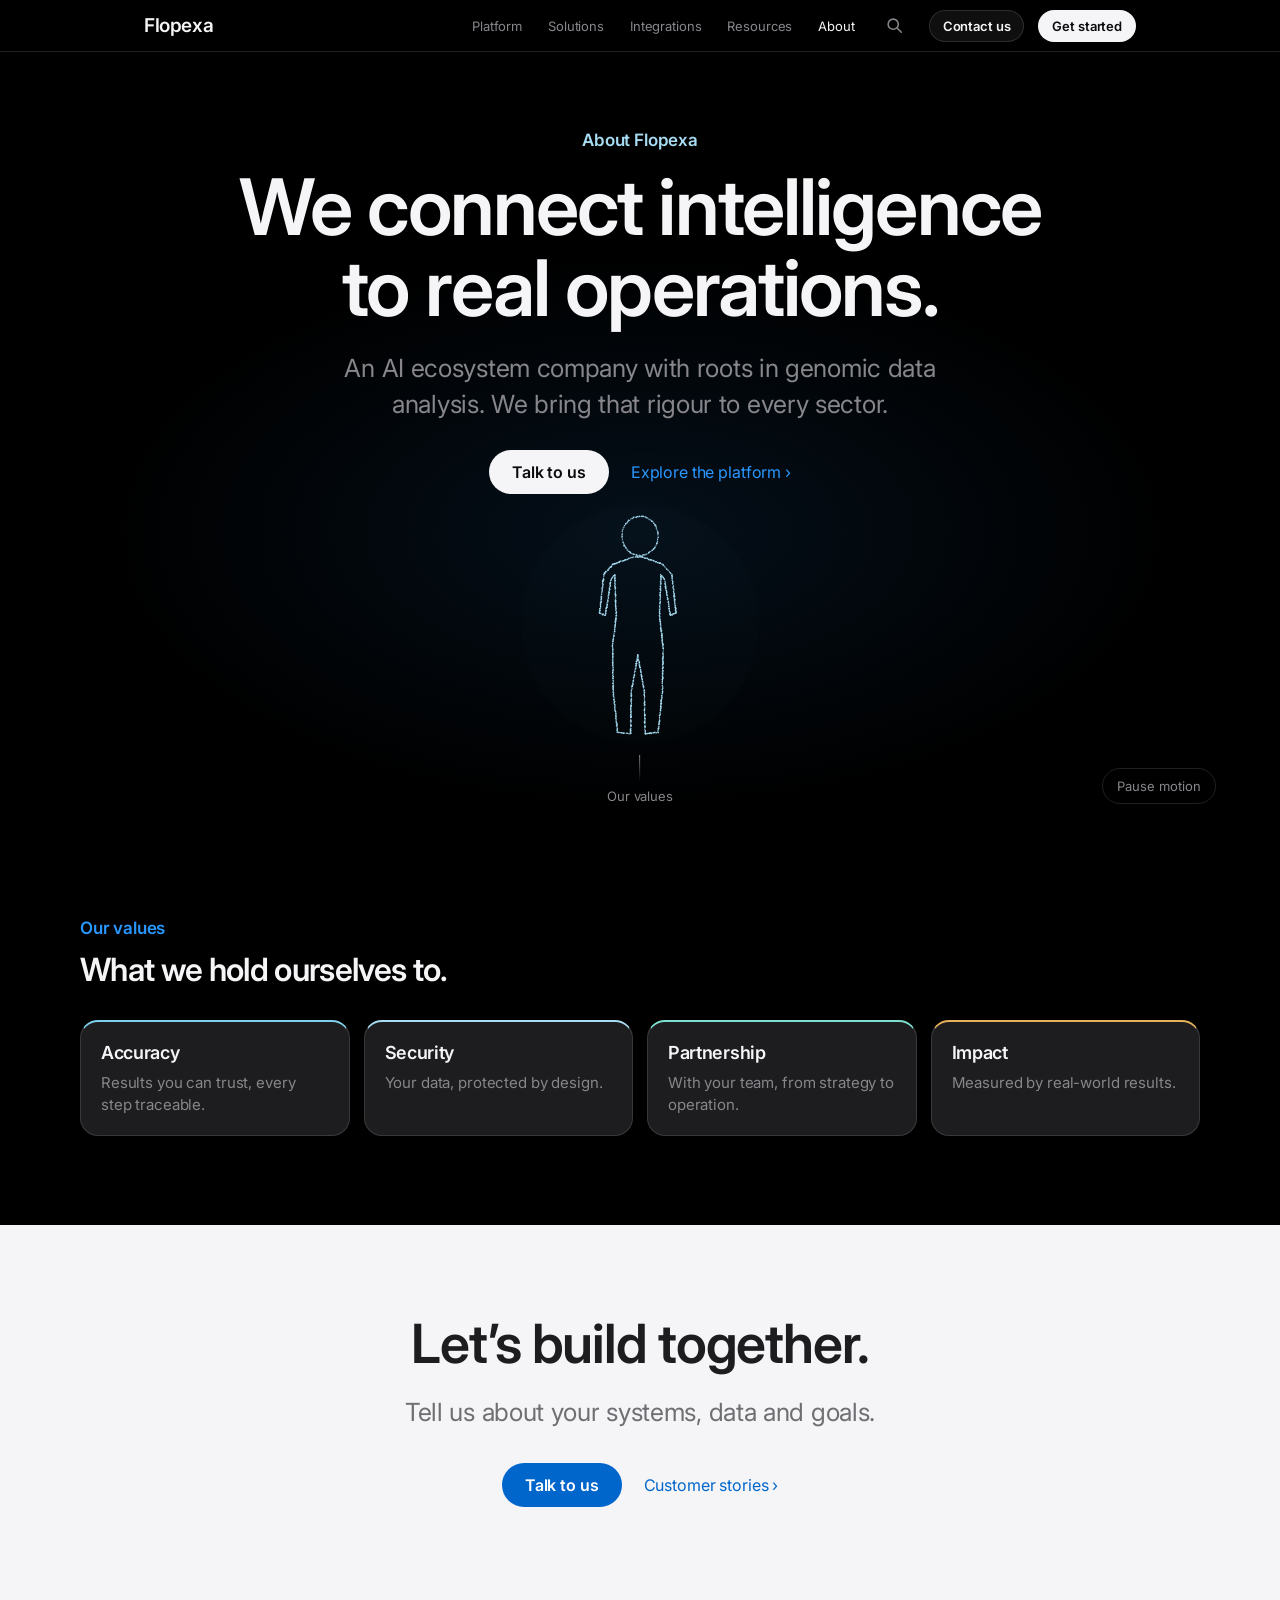
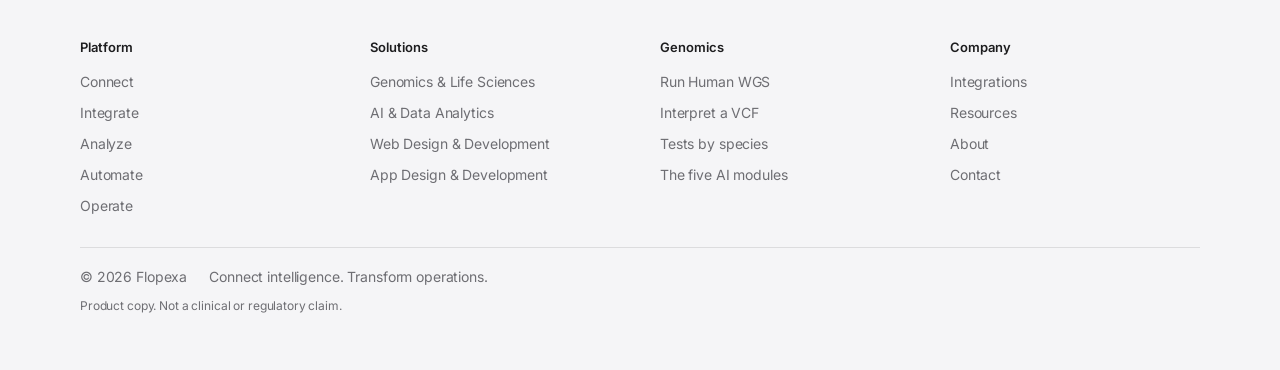
==== commit d755f15d: "Add Get started, limit integrations to LIMS and custom apps, drop image claims Header - fpd's pair: " ====
--- a/about.html
+++ b/about.html
@@ -35,7 +35,8 @@
       <a class="nav-more" href="contact.html">Contact</a>
     </nav>
     <button class="nav-search" type="button" data-search aria-label="Search the site" aria-haspopup="dialog"><svg viewBox="0 0 20 20" aria-hidden="true"><circle cx="8.5" cy="8.5" r="6" fill="none" stroke="currentColor" stroke-width="1.8"/><path d="M13 13l5 5" stroke="currentColor" stroke-width="1.8" stroke-linecap="round"/></svg></button>
-    <a class="btn btn-nav" href="contact.html">Talk to us</a>
+    <a class="btn-ghost btn-nav btn-nav--ghost" href="contact.html">Contact us</a>
+    <a class="btn btn-nav" href="contact.html">Get started</a>
     <button class="nav-menu" type="button" aria-expanded="false" aria-controls="site-nav">Menu</button>
   </div>
 </header>
--- a/assets/flopexa.css
+++ b/assets/flopexa.css
@@ -87,7 +87,6 @@
   body.nav-open{overflow:hidden}
 }
 @media (max-width:600px){.nav-in{gap:10px}}
-@media (max-width:359px){.btn-nav{display:none}}   /* 320px phones: Contact stays in the menu sheet */
 
 /* ── sections & type ────────────────────────────────────────── */
 .s{padding:var(--s-pad) var(--pad);position:relative}
@@ -666,6 +665,9 @@
   margin:0 -10px 0 -6px;transition:color .25s var(--ease)}
 .nav-search:hover{color:var(--on-dark)}
 .nav-search svg{width:17px;height:17px}
+.btn-nav--ghost{font-size:13px;min-height:32px;padding:0 14px;margin:0 -12px 0 0}   /* header "Contact us", 10px from "Get started" */
+.btn-nav--ghost::after{content:none}
+@media (max-width:600px){.btn-nav--ghost{display:none}}   /* phones: Contact is in the menu sheet */
 .crumb{font-size:13px;color:var(--on-dark-2);margin:0 0 14px}
 .crumb a{padding:12px 0}                               /* inline padding: 44px hit area, no taller line */
 .crumb a:hover{color:var(--on-dark);text-decoration:underline}
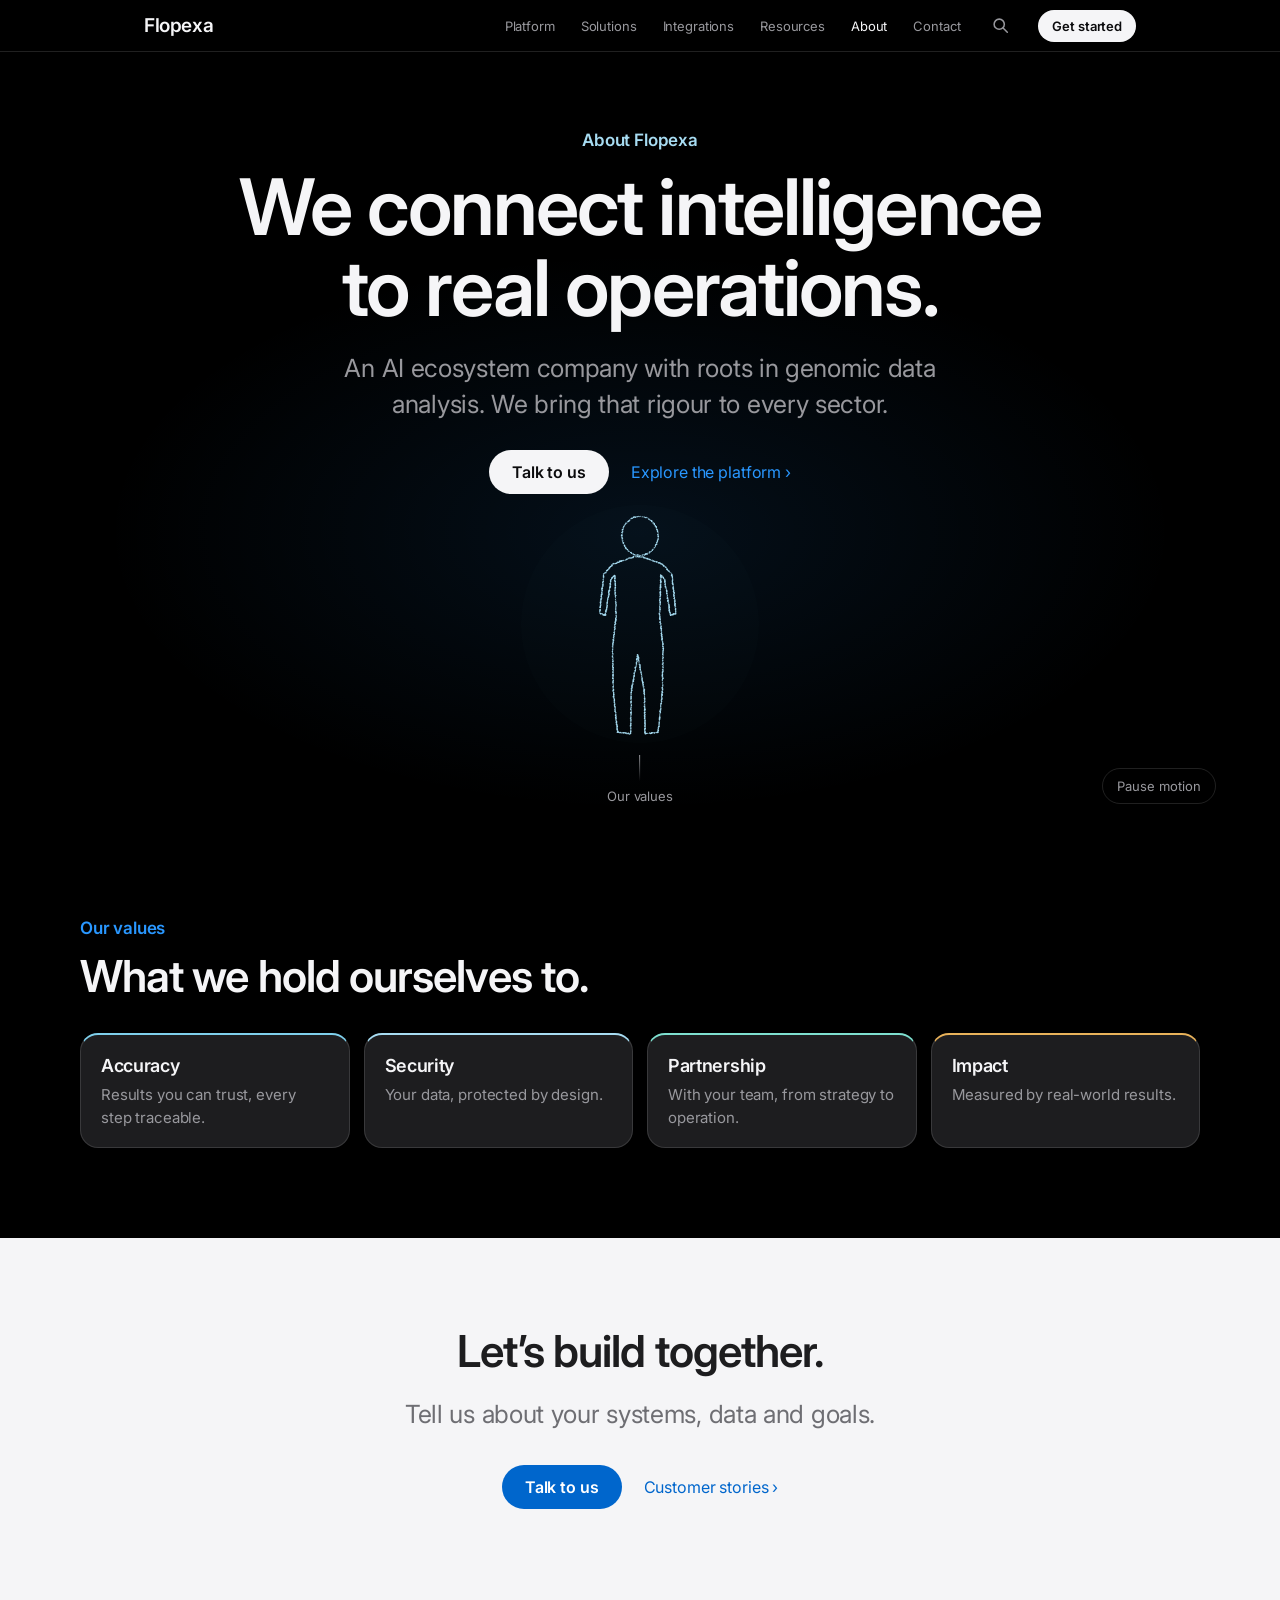
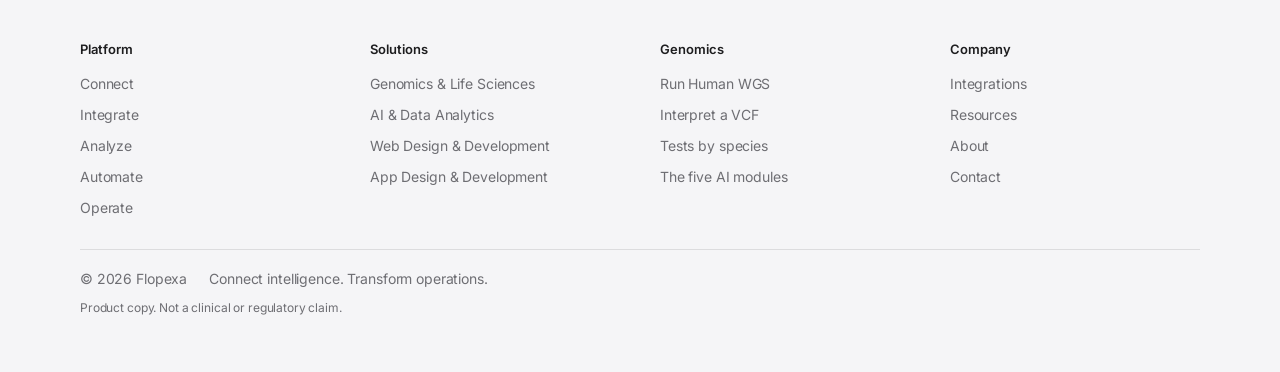
==== commit 378dae86: "Make the journey clearer: who it is for first, concrete copy, one header action Home - The hero says" ====
--- a/about.html
+++ b/about.html
@@ -32,10 +32,9 @@
       <a href="integrations.html">Integrations</a>
       <a href="resources.html">Resources</a>
       <a href="about.html" aria-current="page">About</a>
-      <a class="nav-more" href="contact.html">Contact</a>
+      <a href="contact.html">Contact</a>
     </nav>
     <button class="nav-search" type="button" data-search aria-label="Search the site" aria-haspopup="dialog"><svg viewBox="0 0 20 20" aria-hidden="true"><circle cx="8.5" cy="8.5" r="6" fill="none" stroke="currentColor" stroke-width="1.8"/><path d="M13 13l5 5" stroke="currentColor" stroke-width="1.8" stroke-linecap="round"/></svg></button>
-    <a class="btn-ghost btn-nav btn-nav--ghost" href="contact.html">Contact us</a>
     <a class="btn btn-nav" href="contact.html">Get started</a>
     <button class="nav-menu" type="button" aria-expanded="false" aria-controls="site-nav">Menu</button>
   </div>
@@ -55,7 +54,7 @@
 
   <section class="s s-dark" id="values"><div class="wrap rise">
     <p class="eyebrow">Our values</p>
-    <h2 class="h-sm">What we hold ourselves to.</h2>
+    <h2>What we hold ourselves to.</h2>
     <div class="cards cards--4">
       <article class="card card--mini card--sol" style="--tint:#7FD0EC"><h3>Accuracy</h3><p>Results you can trust, every step traceable.</p></article>
       <article class="card card--mini card--sol" style="--tint:#A7DCF2"><h3>Security</h3><p>Your data, protected by design.</p></article>
--- a/assets/flopexa.css
+++ b/assets/flopexa.css
@@ -10,7 +10,7 @@
   --light:#F5F5F7;
   --white:#FFFFFF;
   --on-dark:#F5F5F7;
-  --on-dark-2:#86868B;
+  --on-dark-2:#98989D;                   /* 6.1:1 on black, 5.3:1 on #1D1D1F */
   --on-light:#1D1D1F;
   --on-light-2:#6E6E73;
   --blue:#2997FF;
@@ -66,7 +66,7 @@
   min-height:44px;display:inline-flex;align-items:center;padding:0 2px;
   transition:color .25s var(--ease)}
 .nav-links a:hover,.nav-links a[aria-current]{color:var(--on-dark)}
-.nav-links .nav-more,.nav-links .nav-sub{display:none}   /* scoped: must out-rank .nav-links a */
+.nav-links .nav-sub{display:none}   /* scoped: must out-rank .nav-links a */
 .nav-menu{display:none;appearance:none;border:1px solid var(--line-d);background:transparent;
   color:var(--on-dark);font:inherit;font-size:14px;min-width:44px;height:36px;
   padding:0 12px;border-radius:999px;cursor:pointer}
@@ -77,7 +77,6 @@
     background:var(--black);border-bottom:1px solid var(--line-d);
     max-height:calc(100svh - var(--nav-h));overflow-y:auto}
   .nav.open .nav-links{display:flex}
-  .nav-links .nav-more{display:flex}
   .nav-links a{min-height:48px;font-size:17px;color:var(--on-dark);
     border-top:1px solid var(--line-d);padding:0}
   .nav-links .nav-sub{display:flex;min-height:44px;font-size:15px;color:var(--on-dark-2);
@@ -108,10 +107,12 @@
 h2{font-size:clamp(30px,4.6vw,54px);line-height:1.08;letter-spacing:-.021em}
 h3{font-size:clamp(20px,2.2vw,25px);line-height:1.2;letter-spacing:-.017em}
 h1,h2{text-wrap:balance}
-.h-sm{font-size:clamp(24px,2.6vw,32px)}
+.s h2{font-size:clamp(28px,3.8vw,44px)}   /* section headings: one size; the h1 is the only giant */
+.h-sm,.s .h-sm{font-size:clamp(24px,2.6vw,32px)}
 .lead{font-size:clamp(18px,2vw,25px);line-height:1.42;letter-spacing:-.012em;
   color:var(--on-dark-2);margin:22px 0 0;max-width:34ch}
 .s-light .lead,.s-white .lead{color:var(--on-light-2)}
+.s .wrap>.lead{max-width:54ch}   /* a section lead is one full sentence, not a hero line */
 p{font-size:17px;line-height:1.5;margin:14px 0 0;color:var(--on-dark-2)}
 .s-light p,.s-white p{color:var(--on-light-2)}
 .s-light .wrap>p,.s-white .wrap>p{max-width:64ch}
@@ -364,7 +365,7 @@
 .card{padding:26px 24px;border-radius:var(--r);background:var(--panel);
   border:1px solid var(--line-d);display:flex;flex-direction:column;gap:8px}
 .card h3{font-size:clamp(19px,1.9vw,24px);margin:6px 0 0}
-.card p{margin:0 0 10px;font-size:16px}                     /* #86868B on #1D1D1F 4.65:1 */
+.card p{margin:0 0 10px;font-size:16px}
 .card .code{margin-bottom:2px}
 .card-act,.card .tcopy-act{margin-top:auto;display:flex;flex-wrap:wrap;gap:10px 18px;align-items:center}
 .card--light,.s-light .card,.s-white .card{background:var(--white);border-color:var(--line-l);
@@ -665,13 +666,13 @@
   margin:0 -10px 0 -6px;transition:color .25s var(--ease)}
 .nav-search:hover{color:var(--on-dark)}
 .nav-search svg{width:17px;height:17px}
-.btn-nav--ghost{font-size:13px;min-height:32px;padding:0 14px;margin:0 -12px 0 0}   /* header "Contact us", 10px from "Get started" */
-.btn-nav--ghost::after{content:none}
-@media (max-width:600px){.btn-nav--ghost{display:none}}   /* phones: Contact is in the menu sheet */
 .crumb{font-size:13px;color:var(--on-dark-2);margin:0 0 14px}
 .crumb a{padding:12px 0}                               /* inline padding: 44px hit area, no taller line */
 .crumb a:hover{color:var(--on-dark);text-decoration:underline}
 .hero-copy .chips{justify-content:center;margin-top:26px}
+.hero-copy .live{margin:22px 0 0;font-size:14px;color:var(--on-dark-2)}
+.hero-copy .live a{color:var(--on-dark);text-decoration:underline;text-underline-offset:3px}
+.hero-copy .live .dot-live{margin-right:7px}
 .hero--tool .hero-copy .chips{justify-content:flex-start}
 
 /* ── search dialog (built by site.js) ───────────────────────── */
@@ -721,7 +722,7 @@
 .eco ul{list-style:none;margin:0;padding:0;display:grid;gap:8px}
 .eco li{font-size:15px;padding:10px 14px;border-radius:12px;background:var(--panel);border:1px solid var(--line-d)}
 .eco-side:last-child li::before{content:"";display:inline-block;width:7px;height:7px;border-radius:50%;
-  background:#30D158;margin-right:10px;vertical-align:middle}
+  background:var(--tint,#A7DCF2);margin-right:10px;vertical-align:middle}
 .eco-core{position:relative;height:320px}
 .eco-core canvas{position:absolute;inset:0;width:100%;height:100%}
 .eco-core span{position:absolute;left:50%;top:50%;transform:translate(-50%,-50%);z-index:2;
@@ -736,6 +737,7 @@
 /* ── solution, value and story cards ────────────────────────── */
 .card--sol{border-top:2px solid var(--tint,var(--blue))}
 .card .eyebrow{font-size:14px;margin:0;color:var(--tint,var(--blue))}
+.card>.tag{margin-bottom:4px}
 .s-light .card .eyebrow,.s-white .card .eyebrow{color:var(--tint-ink,var(--blue-l))}
 .ticks{list-style:none;margin:4px 0 6px;padding:0;display:grid;gap:7px}
 .ticks li{position:relative;padding-left:18px;font-size:15px;line-height:1.45;color:var(--on-dark)}
@@ -763,7 +765,8 @@
 .contact-grid{display:grid;grid-template-columns:minmax(0,1.6fr) minmax(0,1fr);gap:20px;align-items:start;
   margin-top:clamp(24px,4vw,36px)}
 .contact-grid .card{padding:clamp(22px,3vw,32px)}
-.contact-grid h2{font-size:clamp(19px,1.9vw,24px);letter-spacing:-.017em}
+.contact-grid .card h2{font-size:clamp(19px,1.9vw,24px);letter-spacing:-.017em;margin-bottom:16px}
+.contact-grid .card p{margin-top:8px}
 .cform .fgrid{gap:18px}
 .runopt textarea{font:inherit;font-size:15px;width:100%;min-height:150px;resize:vertical;padding:10px 12px;
   border-radius:calc(var(--r) / 2);border:1px solid var(--line-l);background:transparent;color:var(--on-light)}
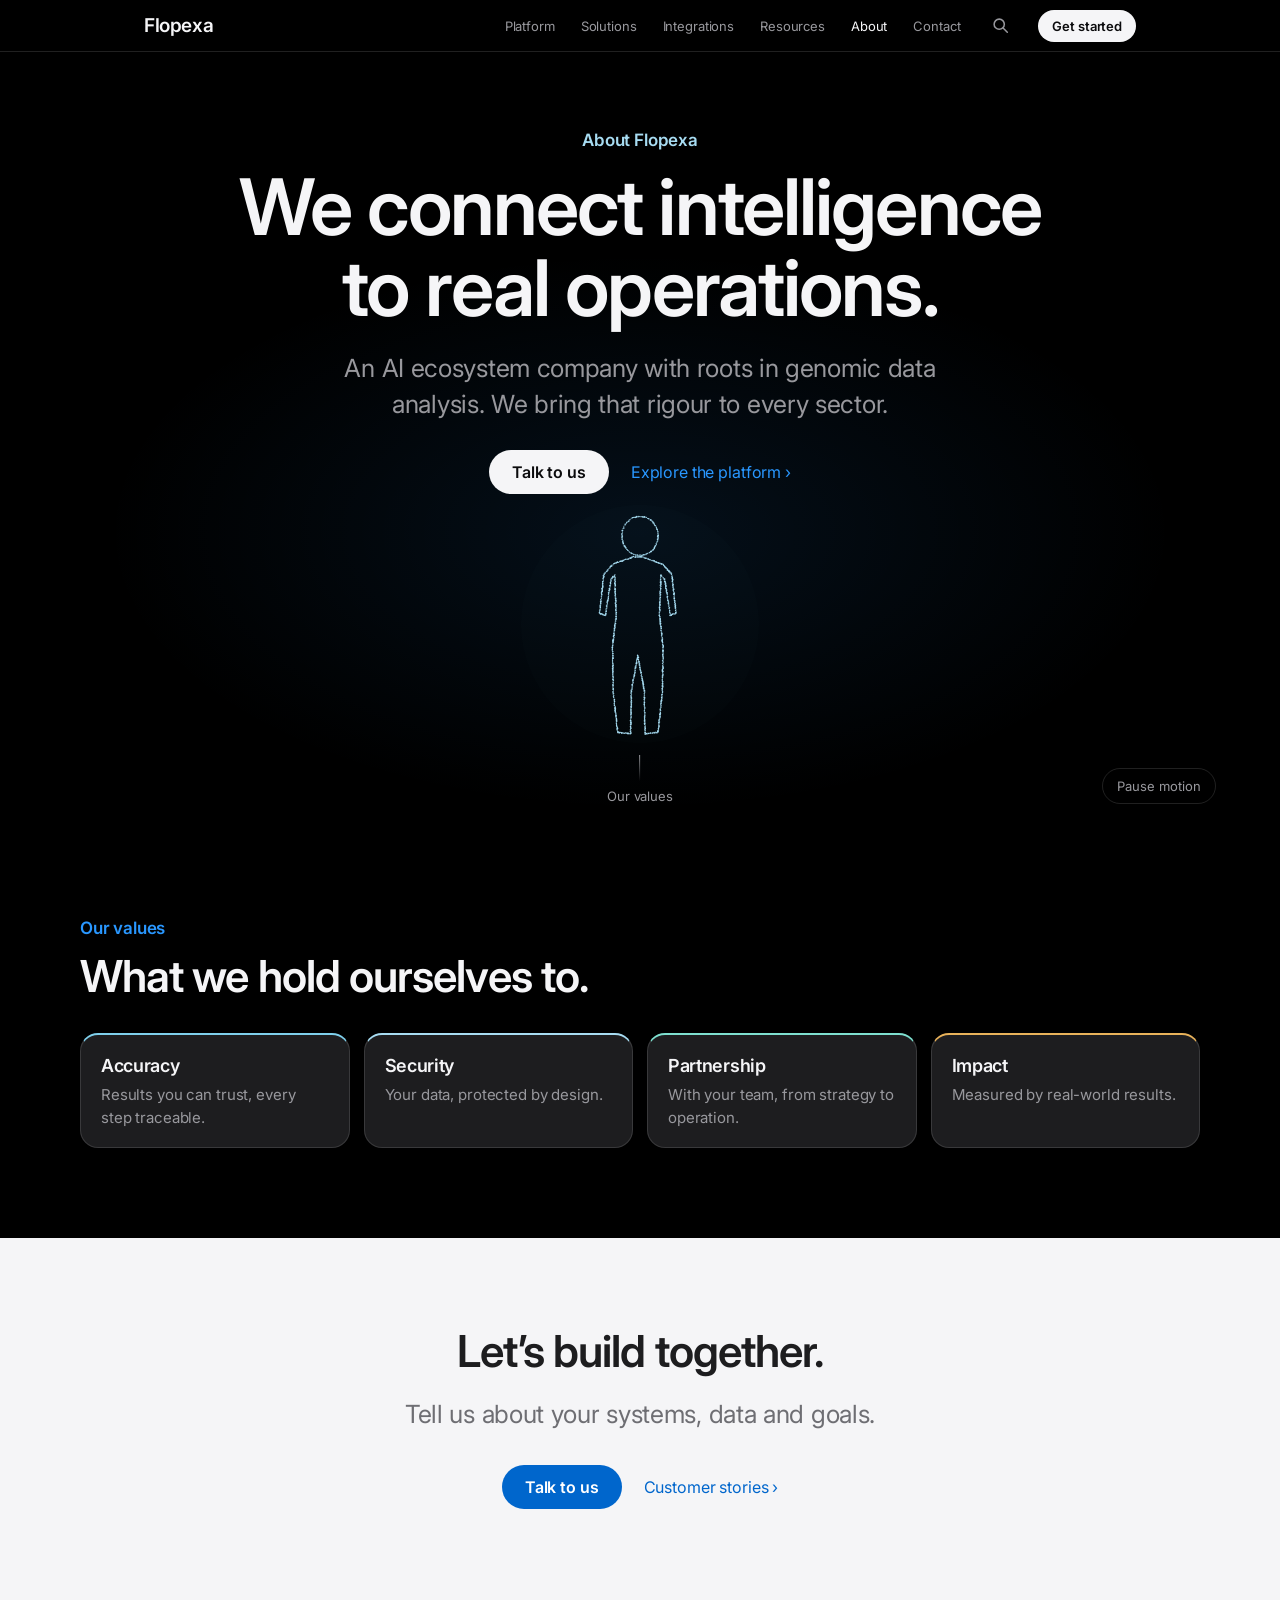
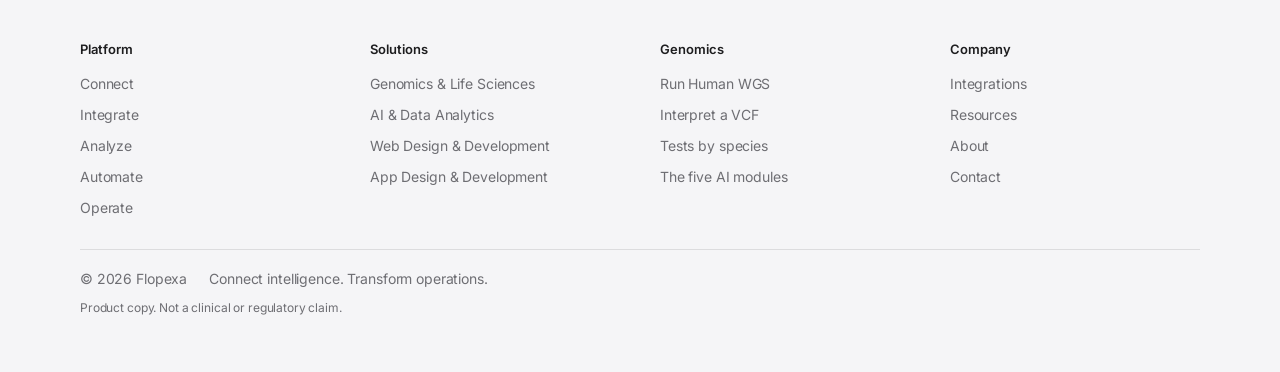
==== commit 81a674c9: "Phone menu: six section rows on one screen, sub-pages as chips, Close button The sheet was a flat li" ====
--- a/about.html
+++ b/about.html
@@ -17,22 +17,15 @@
   <div class="nav-in">
     <a class="nav-brand" href="index.html">Flopexa</a>
     <nav class="nav-links" id="site-nav" aria-label="Main">
-      <a href="platform.html">Platform</a>
-      <a class="nav-sub" href="platform.html#connect">Connect</a>
-      <a class="nav-sub" href="platform.html#integrate">Integrate</a>
-      <a class="nav-sub" href="platform.html#analyze">Analyze</a>
-      <a class="nav-sub" href="platform.html#automate">Automate</a>
-      <a class="nav-sub" href="platform.html#operate">Operate</a>
-      <a href="solutions.html">Solutions</a>
-      <a class="nav-sub" href="genomics.html">Genomics &amp; Life Sciences</a>
-      <a class="nav-sub" href="solutions.html#ai-data-analytics">AI &amp; Data Analytics</a>
-      <a class="nav-sub" href="solutions.html#web-design-development">Web Design &amp; Development</a>
-      <a class="nav-sub" href="solutions.html#app-design-development">App Design &amp; Development</a>
-      <a class="nav-sub" href="human-wgs.html">Run Human WGS</a>
-      <a href="integrations.html">Integrations</a>
-      <a href="resources.html">Resources</a>
-      <a href="about.html" aria-current="page">About</a>
-      <a href="contact.html">Contact</a>
+      <div class="nav-group"><a href="platform.html">Platform</a>
+        <div class="nav-subs"><a class="nav-sub" href="platform.html#connect">Connect</a><a class="nav-sub" href="platform.html#integrate">Integrate</a><a class="nav-sub" href="platform.html#analyze">Analyze</a><a class="nav-sub" href="platform.html#automate">Automate</a><a class="nav-sub" href="platform.html#operate">Operate</a></div></div>
+      <div class="nav-group"><a href="solutions.html">Solutions</a>
+        <div class="nav-subs"><a class="nav-sub" href="genomics.html">Genomics &amp; Life Sciences</a><a class="nav-sub" href="solutions.html#ai-data-analytics">AI &amp; Data Analytics</a><a class="nav-sub" href="solutions.html#web-design-development">Web Design &amp; Development</a><a class="nav-sub" href="solutions.html#app-design-development">App Design &amp; Development</a></div></div>
+      <div class="nav-group"><a href="integrations.html">Integrations</a></div>
+      <div class="nav-group"><a href="resources.html">Resources</a></div>
+      <div class="nav-group"><a href="about.html" aria-current="page">About</a></div>
+      <div class="nav-group"><a href="contact.html">Contact</a></div>
+      <a class="nav-try" href="human-wgs.html"><i class="dot-live" aria-hidden="true"></i>Run Human WGS<small>Runs online today</small></a>
     </nav>
     <button class="nav-search" type="button" data-search aria-label="Search the site" aria-haspopup="dialog"><svg viewBox="0 0 20 20" aria-hidden="true"><circle cx="8.5" cy="8.5" r="6" fill="none" stroke="currentColor" stroke-width="1.8"/><path d="M13 13l5 5" stroke="currentColor" stroke-width="1.8" stroke-linecap="round"/></svg></button>
     <a class="btn btn-nav" href="contact.html">Get started</a>
--- a/assets/flopexa.css
+++ b/assets/flopexa.css
@@ -62,26 +62,37 @@
 .nav-brand{font-size:19px;font-weight:600;letter-spacing:-.02em;white-space:nowrap;
   display:inline-block;line-height:44px}
 .nav-links{margin-left:auto;display:flex;gap:22px;align-items:center}
+.nav-group{display:contents}
+.nav-links .nav-subs,.nav-links .nav-try{display:none}   /* phone sheet only; out-ranks .nav-links a */
 .nav-links a{font-size:13px;color:var(--on-dark-2);white-space:nowrap;
   min-height:44px;display:inline-flex;align-items:center;padding:0 2px;
   transition:color .25s var(--ease)}
 .nav-links a:hover,.nav-links a[aria-current]{color:var(--on-dark)}
-.nav-links .nav-sub{display:none}   /* scoped: must out-rank .nav-links a */
 .nav-menu{display:none;appearance:none;border:1px solid var(--line-d);background:transparent;
   color:var(--on-dark);font:inherit;font-size:14px;min-width:44px;height:36px;
   padding:0 12px;border-radius:999px;cursor:pointer}
 @media (max-width:1023px){
   .nav-menu{display:inline-flex;align-items:center}
+  /* the phone sheet: six section rows that fit one screen, sub-pages as chips, one "try it" row */
   .nav-links{display:none;position:absolute;left:0;right:0;top:var(--nav-h);
-    flex-direction:column;align-items:stretch;gap:0;margin:0;padding:8px var(--pad) 18px;
-    background:var(--black);border-bottom:1px solid var(--line-d);
-    max-height:calc(100svh - var(--nav-h));overflow-y:auto}
+    flex-direction:column;align-items:stretch;gap:0;margin:0;padding:0 var(--pad) 28px;
+    background:var(--black);height:calc(100svh - var(--nav-h));overflow-y:auto}
   .nav.open .nav-links{display:flex}
-  .nav-links a{min-height:48px;font-size:17px;color:var(--on-dark);
-    border-top:1px solid var(--line-d);padding:0}
-  .nav-links .nav-sub{display:flex;min-height:44px;font-size:15px;color:var(--on-dark-2);
-    border-top:0;padding-left:16px}
-  .nav-links a[aria-current]{font-weight:600;color:var(--on-dark)}
+  .nav-group{display:block;border-top:1px solid var(--line-d);padding:2px 0}
+  .nav-group:first-child{border-top:0}
+  .nav-group>a{min-height:54px;font-size:20px;font-weight:600;color:var(--on-dark);
+    display:flex;align-items:center;justify-content:space-between;padding:0}
+  .nav-group>a::after{content:"\203A";font-size:22px;font-weight:400;color:var(--on-dark-2)}
+  .nav-group>a[aria-current="true"]::after{content:"\203A";color:var(--blue)}
+  .nav-links .nav-subs{display:flex;flex-wrap:wrap;gap:8px;padding:0 0 14px}
+  .nav-links .nav-sub{display:inline-flex;align-items:center;min-height:40px;padding:0 14px;
+    border-radius:999px;background:rgba(245,245,247,.10);color:var(--on-dark);font-size:14px;font-weight:500}
+  .nav-links .nav-sub[aria-current="page"]{background:rgba(245,245,247,.22)}
+  .nav-links .nav-try{display:flex;align-items:center;gap:10px;min-height:52px;margin-top:16px;padding:0 18px;
+    border-radius:999px;background:rgba(245,245,247,.08);box-shadow:inset 0 0 0 1px var(--line-d);
+    color:var(--on-dark);font-size:16px;font-weight:600}
+  .nav-try small{margin-left:auto;font-size:13px;font-weight:400;color:var(--on-dark-2);white-space:nowrap}
+  .nav-try .dot-live{flex:none}
   .nav-search{margin-left:auto}
   body.nav-open{overflow:hidden}
 }
@@ -175,11 +186,12 @@
 @media (max-width:860px){
   .hero{min-height:auto}
   .hero--sub{padding-bottom:0}
-  .hero-field{min-height:0;height:34svh}
-  .hero--tool .hero-in{grid-template-columns:1fr}
-  .hero--tool .hero-field{min-height:0;height:180px;order:-1}
-  .cue{position:static;transform:none;margin:0 auto;min-height:40px;justify-content:flex-end}
-  .motion{position:static;margin:14px auto 0;display:block}
+  .hero-copy{padding-top:32px}
+  .hero-field{min-height:0;height:44svh;max-height:420px}   /* fit() scales the 780×720 shape box to the host, so a taller band is a bigger shape */
+  .hero--tool .hero-in{grid-template-columns:1fr;gap:18px}
+  .hero--tool .hero-field{min-height:0;height:32svh;max-height:300px;order:-1}
+  .cue{display:none}
+  .motion{position:static;margin:6px auto 0;display:block}
 }
 
 /* ── pinned stage: the field is a full-width layer the copy rides over ── */
@@ -202,6 +214,7 @@
 .panel .chips{margin-top:18px}
 .panel .btn-ghost,.panel .link{margin-top:22px}
 .panel>.btn-ghost,.panel>.link{align-self:flex-start}   /* the panel is a column flex box: keep the pill content-sized, not stretched */
+.panel-field{display:none}                                /* phones only: the panel's own shape, see the narrow block */
 
 /* ── segmented control (species radios on index, route tabs on the WGS page) ── */
 .seg{display:inline-flex;margin:30px auto 0;padding:3px;border-radius:999px;
@@ -390,7 +403,15 @@
 .pipe h3,.pipe h4{margin:0;font-size:18px;font-weight:600;letter-spacing:-.015em}
 .pipe p{font-size:14px;margin-top:6px}
 .pipe li+li::before{content:"";position:absolute;left:-14px;top:50%;width:14px;height:1px;background:var(--line-d)}
-@media (max-width:860px){.pipe{grid-template-columns:1fr;gap:10px}.pipe li+li::before{left:30px;top:-10px;width:1px;height:10px}}
+@media (max-width:860px){
+  .pipe{grid-template-columns:1fr;gap:8px}
+  .pipe li+li::before{display:none}
+  .pipe li,.pipe--links a{display:grid;grid-template-columns:30px 1fr;column-gap:10px;align-items:baseline;padding:12px 14px}
+  .pipe--links li{display:block;padding:0}
+  .pipe b{grid-row:1/3;margin:0}
+  .pipe h3,.pipe h4{font-size:17px}
+  .pipe p{grid-column:2;margin-top:2px;font-size:14px}
+}
 
 /* ── footer ─────────────────────────────────────────────────── */
 .foot{background:var(--light);color:var(--on-light-2);
@@ -415,13 +436,16 @@
 
 /* ── narrow ─────────────────────────────────────────────────── */
 @media (max-width:860px){
-  .stage-sticky{top:var(--nav-h);height:30svh;z-index:2;background:var(--black);
-    -webkit-mask-image:none;mask-image:none;border-bottom:1px solid var(--line-d)}
-  .stage-sticky::after{inset:auto 0 0 0;height:48px;background:linear-gradient(transparent,var(--black))}
-  .page-module .stage-sticky{display:none}         /* module pages: the hero already showed the shape */
+  /* no pinned band on phones: it held a small shape and, with the nav, covered a third of the screen while
+     reading. Each panel shows its own shape instead, full width, above its copy. */
+  .stage-sticky{display:none}
   .panels{z-index:1;margin-top:0;min-height:0}
-  .panel{width:100%;padding:40px 0 28px}
-  .panel:first-child{padding-top:40px}.panel:last-child{padding-bottom:40px}
+  .panel{width:100%;padding:8px 0 36px}
+  .panel:first-child{padding-top:8px}.panel:last-child{padding-bottom:40px}
+  .panel-field{display:block;position:relative;height:36svh;min-height:230px;max-height:360px;
+    margin:0 calc(-1 * var(--pad)) 14px}
+  .panel-field canvas{position:absolute;inset:0;width:100%;height:100%}
+  .panel .eyebrow{margin-bottom:6px}
 }
 @media (max-width:760px){   /* single-column ladder: 760 rather than 720 so "Therapeutics AI ›" (123px) never wraps in the five-column layout */
   .ladder{grid-template-columns:1fr;gap:0}
@@ -437,6 +461,12 @@
 @media (max-width:720px){
   .nav-brand{font-size:17px}
   .lead{max-width:none}
+}
+@media (max-width:600px){
+  :root{--s-pad:44px}
+  .cards{gap:12px;margin-top:24px}
+  .card{padding:22px 20px}
+  .chips--jump{margin-top:20px}
 }
 
 /* ── genomics picker: species radios, four test cards per species ── */
@@ -458,7 +488,7 @@
 .tcopy-act{margin-top:14px}
 @media (max-width:860px){
   .pick-in{grid-template-columns:1fr}
-  .pick-field{height:30svh;order:-1;
+  .pick-field{height:40svh;max-height:380px;order:-1;
     -webkit-mask-image:linear-gradient(#000 76%,transparent);
     mask-image:linear-gradient(#000 76%,transparent)}
 }
@@ -730,7 +760,7 @@
   background:rgba(0,0,0,.72);box-shadow:inset 0 0 0 1px var(--line-d)}
 @media (max-width:860px){
   .eco{grid-template-columns:1fr}
-  .eco-core{height:200px;order:-1}
+  .eco-core{height:300px;order:-1;margin:0 calc(-1 * var(--pad))}
   .eco ul{grid-template-columns:repeat(2,1fr)}
 }
 
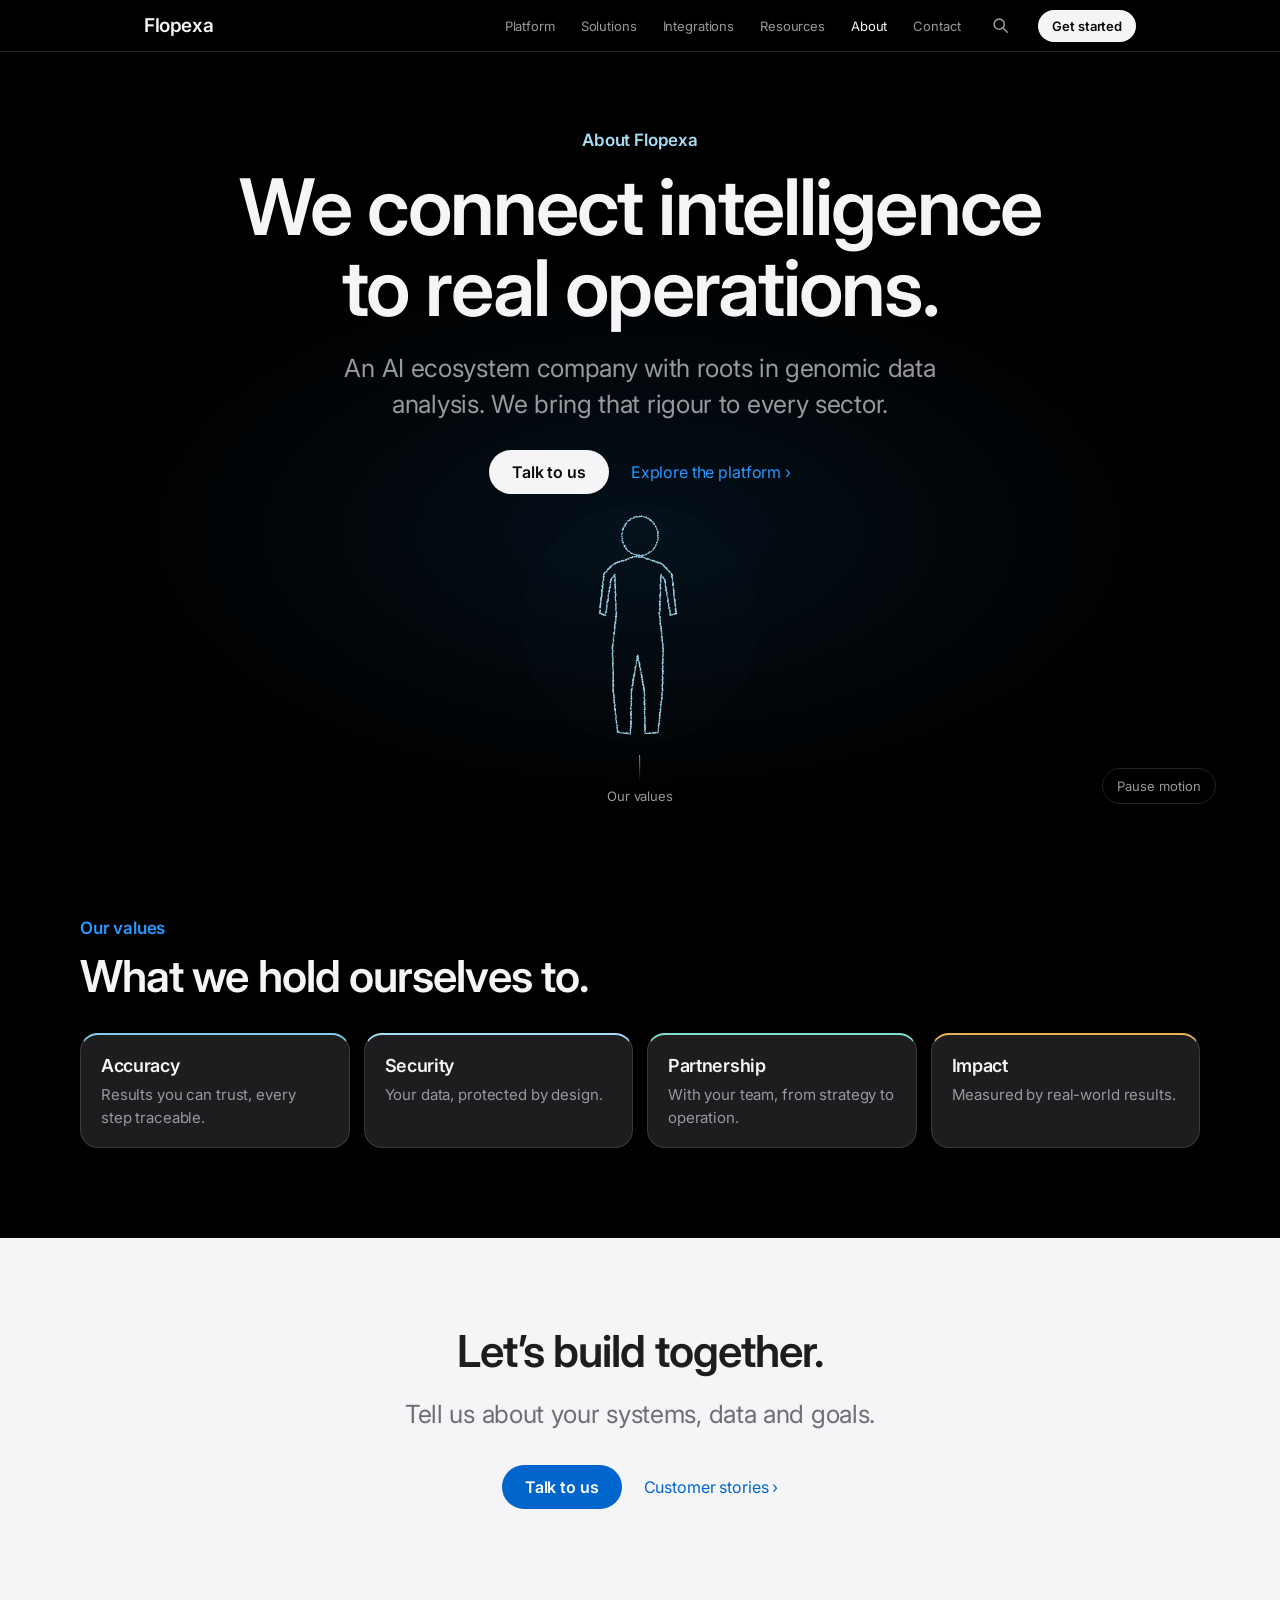
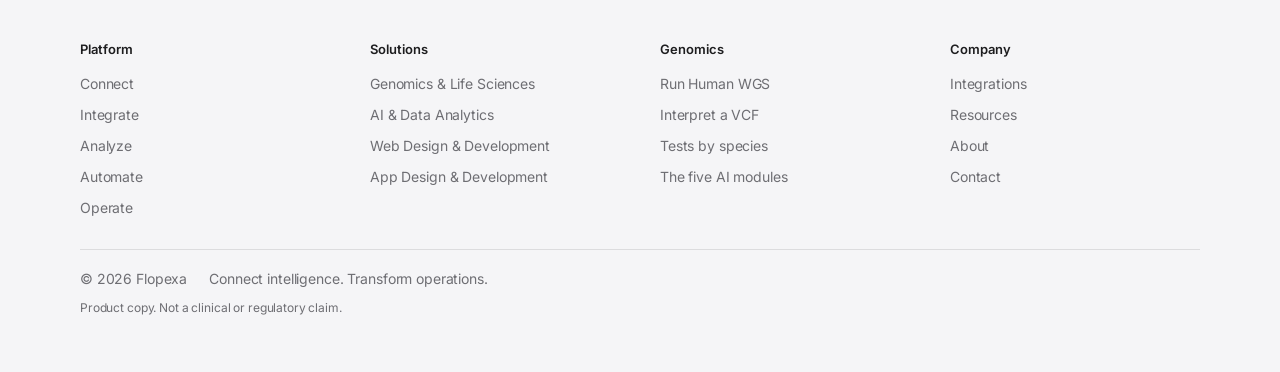
==== commit b88d253b: "Phone menu is a slide-in drawer over the page, not a full-screen sheet - Tapping the menu icon slide" ====
--- a/about.html
+++ b/about.html
@@ -17,6 +17,7 @@
   <div class="nav-in">
     <a class="nav-brand" href="index.html">Flopexa</a>
     <nav class="nav-links" id="site-nav" aria-label="Main">
+      <div class="nav-head"><span>Menu</span><button class="nav-close" type="button" aria-label="Close menu"><svg viewBox="0 0 20 20" aria-hidden="true"><path d="M4 4l12 12M16 4L4 16" stroke="currentColor" stroke-width="1.8" stroke-linecap="round"/></svg></button></div>
       <div class="nav-group"><a href="platform.html">Platform</a>
         <div class="nav-subs"><a class="nav-sub" href="platform.html#connect">Connect</a><a class="nav-sub" href="platform.html#integrate">Integrate</a><a class="nav-sub" href="platform.html#analyze">Analyze</a><a class="nav-sub" href="platform.html#automate">Automate</a><a class="nav-sub" href="platform.html#operate">Operate</a></div></div>
       <div class="nav-group"><a href="solutions.html">Solutions</a>
@@ -26,11 +27,13 @@
       <div class="nav-group"><a href="about.html" aria-current="page">About</a></div>
       <div class="nav-group"><a href="contact.html">Contact</a></div>
       <a class="nav-try" href="human-wgs.html"><i class="dot-live" aria-hidden="true"></i>Run Human WGS<small>Runs online today</small></a>
+      <a class="btn nav-cta" href="contact.html">Get started</a>
     </nav>
     <button class="nav-search" type="button" data-search aria-label="Search the site" aria-haspopup="dialog"><svg viewBox="0 0 20 20" aria-hidden="true"><circle cx="8.5" cy="8.5" r="6" fill="none" stroke="currentColor" stroke-width="1.8"/><path d="M13 13l5 5" stroke="currentColor" stroke-width="1.8" stroke-linecap="round"/></svg></button>
     <a class="btn btn-nav" href="contact.html">Get started</a>
-    <button class="nav-menu" type="button" aria-expanded="false" aria-controls="site-nav">Menu</button>
+    <button class="nav-menu" type="button" aria-expanded="false" aria-controls="site-nav" aria-label="Open menu"><svg viewBox="0 0 20 20" aria-hidden="true"><path d="M3 5.5h14M3 10h14M3 14.5h14" stroke="currentColor" stroke-width="1.8" stroke-linecap="round"/></svg></button>
   </div>
+  <div class="nav-scrim" aria-hidden="true"></div>
 </header>
 <main id="main" style="--tint:#A7DCF2;--tint-ink:#0F5F7F">
   <section class="hero hero--sub">
--- a/assets/flopexa.css
+++ b/assets/flopexa.css
@@ -63,36 +63,50 @@
   display:inline-block;line-height:44px}
 .nav-links{margin-left:auto;display:flex;gap:22px;align-items:center}
 .nav-group{display:contents}
-.nav-links .nav-subs,.nav-links .nav-try{display:none}   /* phone sheet only; out-ranks .nav-links a */
+.nav-links .nav-subs,.nav-links .nav-try,.nav-links .nav-cta,.nav-head,.nav-scrim{display:none}   /* phone drawer only; out-ranks .nav-links a */
 .nav-links a{font-size:13px;color:var(--on-dark-2);white-space:nowrap;
   min-height:44px;display:inline-flex;align-items:center;padding:0 2px;
   transition:color .25s var(--ease)}
 .nav-links a:hover,.nav-links a[aria-current]{color:var(--on-dark)}
 .nav-menu{display:none;appearance:none;border:1px solid var(--line-d);background:transparent;
-  color:var(--on-dark);font:inherit;font-size:14px;min-width:44px;height:36px;
-  padding:0 12px;border-radius:999px;cursor:pointer}
+  color:var(--on-dark);width:40px;height:40px;padding:0;border-radius:50%;cursor:pointer;flex:none}
+.nav-menu svg{width:20px;height:20px}
 @media (max-width:1023px){
-  .nav-menu{display:inline-flex;align-items:center}
-  /* the phone sheet: six section rows that fit one screen, sub-pages as chips, one "try it" row */
-  .nav-links{display:none;position:absolute;left:0;right:0;top:var(--nav-h);
-    flex-direction:column;align-items:stretch;gap:0;margin:0;padding:0 var(--pad) 28px;
-    background:var(--black);height:calc(100svh - var(--nav-h));overflow-y:auto}
-  .nav.open .nav-links{display:flex}
+  .nav-menu{display:inline-grid;place-items:center}
+  /* the phone drawer: slides in from the right over the dimmed page; the page stays where it was.
+     The bar loses its blur here: backdrop-filter would make it the containing block for the fixed
+     drawer, and the drawer parked off-screen would then add 335px of sideways scroll. */
+  .nav{-webkit-backdrop-filter:none;backdrop-filter:none;background:var(--black)}
+  .nav-scrim{display:block;position:fixed;top:0;left:0;width:100%;height:100svh;z-index:65;
+    background:rgba(0,0,0,.62);opacity:0;pointer-events:none;transition:opacity .34s var(--ease)}
+  .nav.open .nav-scrim{opacity:1;pointer-events:auto}
+  .nav-links{display:flex;flex-direction:column;align-items:stretch;gap:0;margin:0;
+    position:fixed;top:0;right:0;height:100svh;width:min(86vw,380px);padding:0 22px 28px;
+    background:var(--panel);box-shadow:-16px 0 48px rgba(0,0,0,.55);overflow-y:auto;z-index:70;
+    transform:translateX(100%);visibility:hidden;
+    transition:transform .34s var(--ease),visibility 0s linear .34s}
+  .nav.open .nav-links{transform:none;visibility:visible;transition:transform .34s var(--ease),visibility 0s}
+  .nav-head{display:flex;align-items:center;justify-content:space-between;min-height:var(--nav-h);margin-bottom:2px}
+  .nav-head span{font-size:12px;font-weight:600;letter-spacing:.06em;text-transform:uppercase;color:var(--on-dark-2)}
+  .nav-close{appearance:none;border:1px solid var(--line-d);background:transparent;color:var(--on-dark);
+    width:40px;height:40px;border-radius:50%;display:grid;place-items:center;cursor:pointer;margin-right:-6px}
+  .nav-close svg{width:15px;height:15px}
   .nav-group{display:block;border-top:1px solid var(--line-d);padding:2px 0}
-  .nav-group:first-child{border-top:0}
-  .nav-group>a{min-height:54px;font-size:20px;font-weight:600;color:var(--on-dark);
+  .nav-group:nth-child(2){border-top:0}
+  .nav-group>a{min-height:54px;font-size:19px;font-weight:600;color:var(--on-dark);
     display:flex;align-items:center;justify-content:space-between;padding:0}
   .nav-group>a::after{content:"\203A";font-size:22px;font-weight:400;color:var(--on-dark-2)}
-  .nav-group>a[aria-current="true"]::after{content:"\203A";color:var(--blue)}
+  .nav-group>a[aria-current="true"]::after{color:var(--blue)}
   .nav-links .nav-subs{display:flex;flex-wrap:wrap;gap:8px;padding:0 0 14px}
-  .nav-links .nav-sub{display:inline-flex;align-items:center;min-height:40px;padding:0 14px;
+  .nav-links .nav-sub{display:inline-flex;align-items:center;min-height:38px;padding:0 13px;
     border-radius:999px;background:rgba(245,245,247,.10);color:var(--on-dark);font-size:14px;font-weight:500}
   .nav-links .nav-sub[aria-current="page"]{background:rgba(245,245,247,.22)}
-  .nav-links .nav-try{display:flex;align-items:center;gap:10px;min-height:52px;margin-top:16px;padding:0 18px;
-    border-radius:999px;background:rgba(245,245,247,.08);box-shadow:inset 0 0 0 1px var(--line-d);
-    color:var(--on-dark);font-size:16px;font-weight:600}
-  .nav-try small{margin-left:auto;font-size:13px;font-weight:400;color:var(--on-dark-2);white-space:nowrap}
+  .nav-links .nav-try{display:flex;align-items:center;gap:10px;min-height:50px;margin-top:16px;padding:0 16px;
+    border-radius:999px;background:rgba(245,245,247,.07);box-shadow:inset 0 0 0 1px var(--line-d);
+    color:var(--on-dark);font-size:15px;font-weight:600}
+  .nav-try small{margin-left:auto;font-size:12px;font-weight:400;color:var(--on-dark-2);white-space:nowrap}
   .nav-try .dot-live{flex:none}
+  .nav-links .nav-cta{display:inline-flex;margin-top:12px;font-size:16px;min-height:48px;background:var(--on-dark);color:var(--ink)}
   .nav-search{margin-left:auto}
   body.nav-open{overflow:hidden}
 }
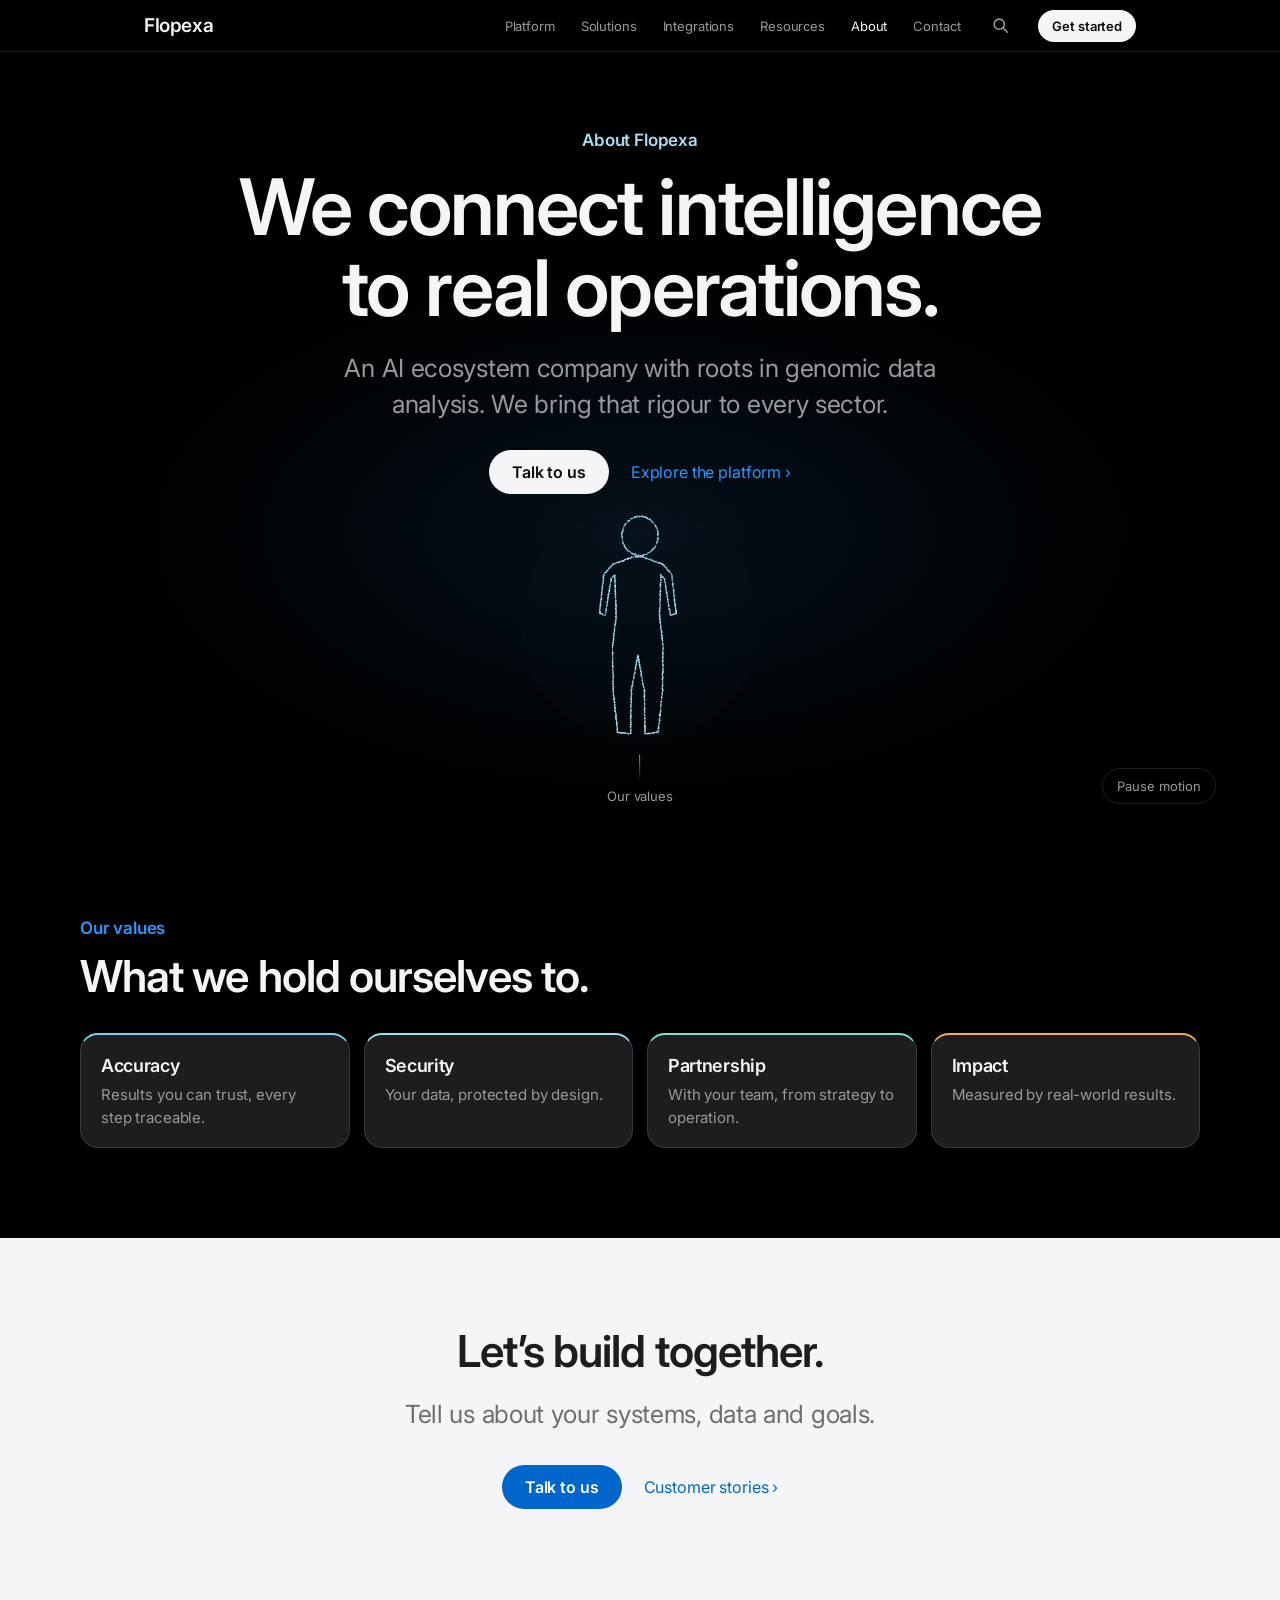
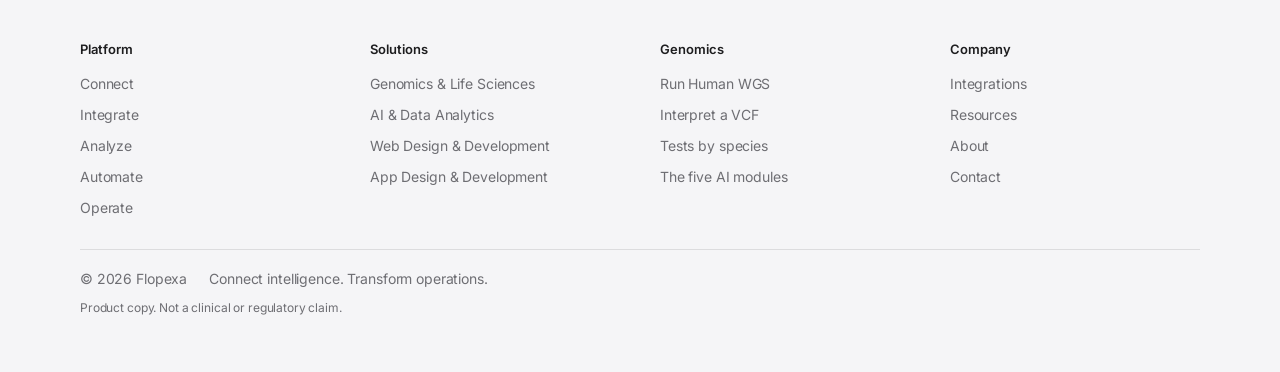
==== commit 20588c44: "Phone drawer: six rows and a Get started button, nothing else Drops the sub-page chips, the chevrons" ====
--- a/about.html
+++ b/about.html
@@ -17,16 +17,13 @@
   <div class="nav-in">
     <a class="nav-brand" href="index.html">Flopexa</a>
     <nav class="nav-links" id="site-nav" aria-label="Main">
-      <div class="nav-head"><span>Menu</span><button class="nav-close" type="button" aria-label="Close menu"><svg viewBox="0 0 20 20" aria-hidden="true"><path d="M4 4l12 12M16 4L4 16" stroke="currentColor" stroke-width="1.8" stroke-linecap="round"/></svg></button></div>
-      <div class="nav-group"><a href="platform.html">Platform</a>
-        <div class="nav-subs"><a class="nav-sub" href="platform.html#connect">Connect</a><a class="nav-sub" href="platform.html#integrate">Integrate</a><a class="nav-sub" href="platform.html#analyze">Analyze</a><a class="nav-sub" href="platform.html#automate">Automate</a><a class="nav-sub" href="platform.html#operate">Operate</a></div></div>
-      <div class="nav-group"><a href="solutions.html">Solutions</a>
-        <div class="nav-subs"><a class="nav-sub" href="genomics.html">Genomics &amp; Life Sciences</a><a class="nav-sub" href="solutions.html#ai-data-analytics">AI &amp; Data Analytics</a><a class="nav-sub" href="solutions.html#web-design-development">Web Design &amp; Development</a><a class="nav-sub" href="solutions.html#app-design-development">App Design &amp; Development</a></div></div>
-      <div class="nav-group"><a href="integrations.html">Integrations</a></div>
-      <div class="nav-group"><a href="resources.html">Resources</a></div>
-      <div class="nav-group"><a href="about.html" aria-current="page">About</a></div>
-      <div class="nav-group"><a href="contact.html">Contact</a></div>
-      <a class="nav-try" href="human-wgs.html"><i class="dot-live" aria-hidden="true"></i>Run Human WGS<small>Runs online today</small></a>
+      <div class="nav-head"><button class="nav-close" type="button" aria-label="Close menu"><svg viewBox="0 0 20 20" aria-hidden="true"><path d="M4 4l12 12M16 4L4 16" stroke="currentColor" stroke-width="1.8" stroke-linecap="round"/></svg></button></div>
+      <a href="platform.html">Platform</a>
+      <a href="solutions.html">Solutions</a>
+      <a href="integrations.html">Integrations</a>
+      <a href="resources.html">Resources</a>
+      <a href="about.html" aria-current="page">About</a>
+      <a href="contact.html">Contact</a>
       <a class="btn nav-cta" href="contact.html">Get started</a>
     </nav>
     <button class="nav-search" type="button" data-search aria-label="Search the site" aria-haspopup="dialog"><svg viewBox="0 0 20 20" aria-hidden="true"><circle cx="8.5" cy="8.5" r="6" fill="none" stroke="currentColor" stroke-width="1.8"/><path d="M13 13l5 5" stroke="currentColor" stroke-width="1.8" stroke-linecap="round"/></svg></button>
--- a/assets/flopexa.css
+++ b/assets/flopexa.css
@@ -62,8 +62,7 @@
 .nav-brand{font-size:19px;font-weight:600;letter-spacing:-.02em;white-space:nowrap;
   display:inline-block;line-height:44px}
 .nav-links{margin-left:auto;display:flex;gap:22px;align-items:center}
-.nav-group{display:contents}
-.nav-links .nav-subs,.nav-links .nav-try,.nav-links .nav-cta,.nav-head,.nav-scrim{display:none}   /* phone drawer only; out-ranks .nav-links a */
+.nav-links .nav-cta,.nav-head,.nav-scrim{display:none}   /* phone drawer only; out-ranks .nav-links a */
 .nav-links a{font-size:13px;color:var(--on-dark-2);white-space:nowrap;
   min-height:44px;display:inline-flex;align-items:center;padding:0 2px;
   transition:color .25s var(--ease)}
@@ -86,27 +85,14 @@
     transform:translateX(100%);visibility:hidden;
     transition:transform .34s var(--ease),visibility 0s linear .34s}
   .nav.open .nav-links{transform:none;visibility:visible;transition:transform .34s var(--ease),visibility 0s}
-  .nav-head{display:flex;align-items:center;justify-content:space-between;min-height:var(--nav-h);margin-bottom:2px}
-  .nav-head span{font-size:12px;font-weight:600;letter-spacing:.06em;text-transform:uppercase;color:var(--on-dark-2)}
+  .nav-head{display:flex;justify-content:flex-end;align-items:center;min-height:var(--nav-h);margin-bottom:6px}
   .nav-close{appearance:none;border:1px solid var(--line-d);background:transparent;color:var(--on-dark);
     width:40px;height:40px;border-radius:50%;display:grid;place-items:center;cursor:pointer;margin-right:-6px}
   .nav-close svg{width:15px;height:15px}
-  .nav-group{display:block;border-top:1px solid var(--line-d);padding:2px 0}
-  .nav-group:nth-child(2){border-top:0}
-  .nav-group>a{min-height:54px;font-size:19px;font-weight:600;color:var(--on-dark);
-    display:flex;align-items:center;justify-content:space-between;padding:0}
-  .nav-group>a::after{content:"\203A";font-size:22px;font-weight:400;color:var(--on-dark-2)}
-  .nav-group>a[aria-current="true"]::after{color:var(--blue)}
-  .nav-links .nav-subs{display:flex;flex-wrap:wrap;gap:8px;padding:0 0 14px}
-  .nav-links .nav-sub{display:inline-flex;align-items:center;min-height:38px;padding:0 13px;
-    border-radius:999px;background:rgba(245,245,247,.10);color:var(--on-dark);font-size:14px;font-weight:500}
-  .nav-links .nav-sub[aria-current="page"]{background:rgba(245,245,247,.22)}
-  .nav-links .nav-try{display:flex;align-items:center;gap:10px;min-height:50px;margin-top:16px;padding:0 16px;
-    border-radius:999px;background:rgba(245,245,247,.07);box-shadow:inset 0 0 0 1px var(--line-d);
-    color:var(--on-dark);font-size:15px;font-weight:600}
-  .nav-try small{margin-left:auto;font-size:12px;font-weight:400;color:var(--on-dark-2);white-space:nowrap}
-  .nav-try .dot-live{flex:none}
-  .nav-links .nav-cta{display:inline-flex;margin-top:12px;font-size:16px;min-height:48px;background:var(--on-dark);color:var(--ink)}
+  .nav-links>a{min-height:58px;font-size:21px;font-weight:600;color:var(--on-dark);
+    display:flex;align-items:center;padding:0;border-top:1px solid var(--line-d)}
+  .nav-links>a[aria-current]{color:var(--blue)}
+  .nav-links .nav-cta{display:inline-flex;margin-top:22px;font-size:16px;min-height:50px;background:var(--on-dark);color:var(--ink)}
   .nav-search{margin-left:auto}
   body.nav-open{overflow:hidden}
 }
